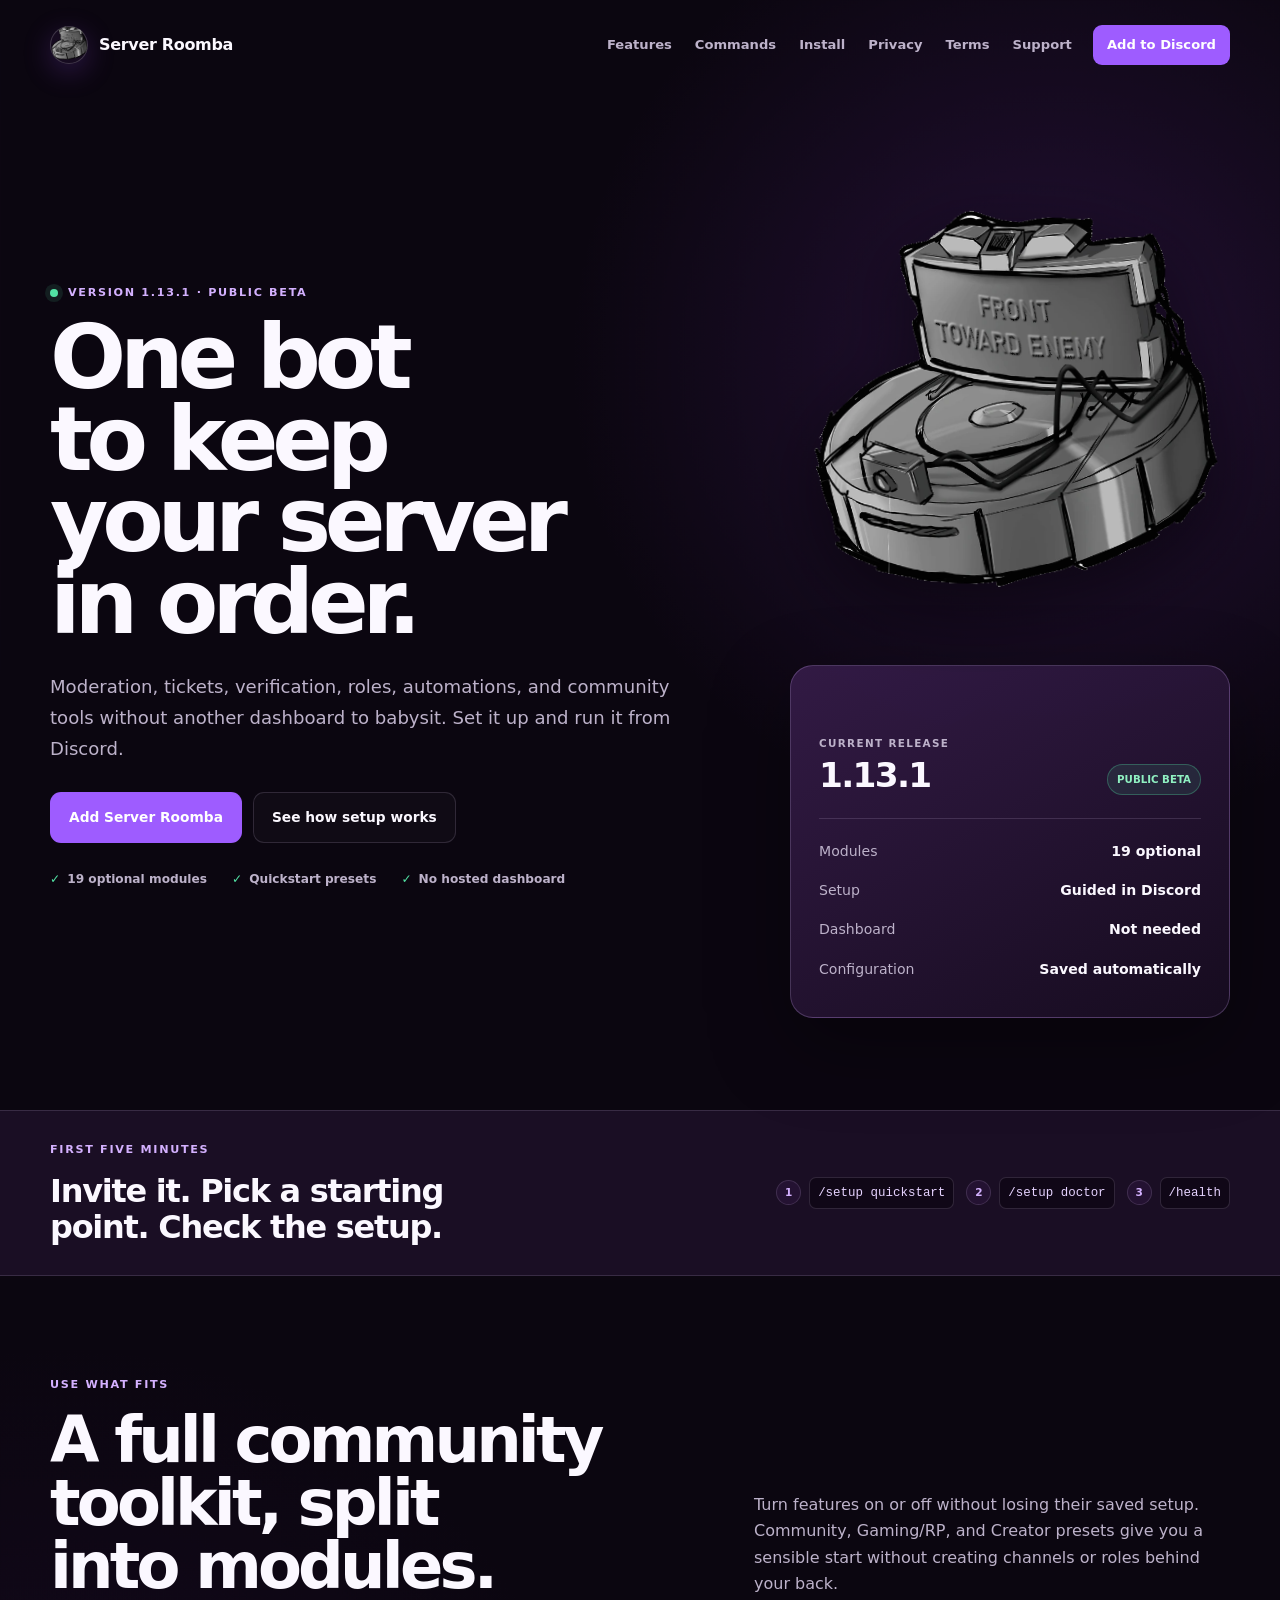
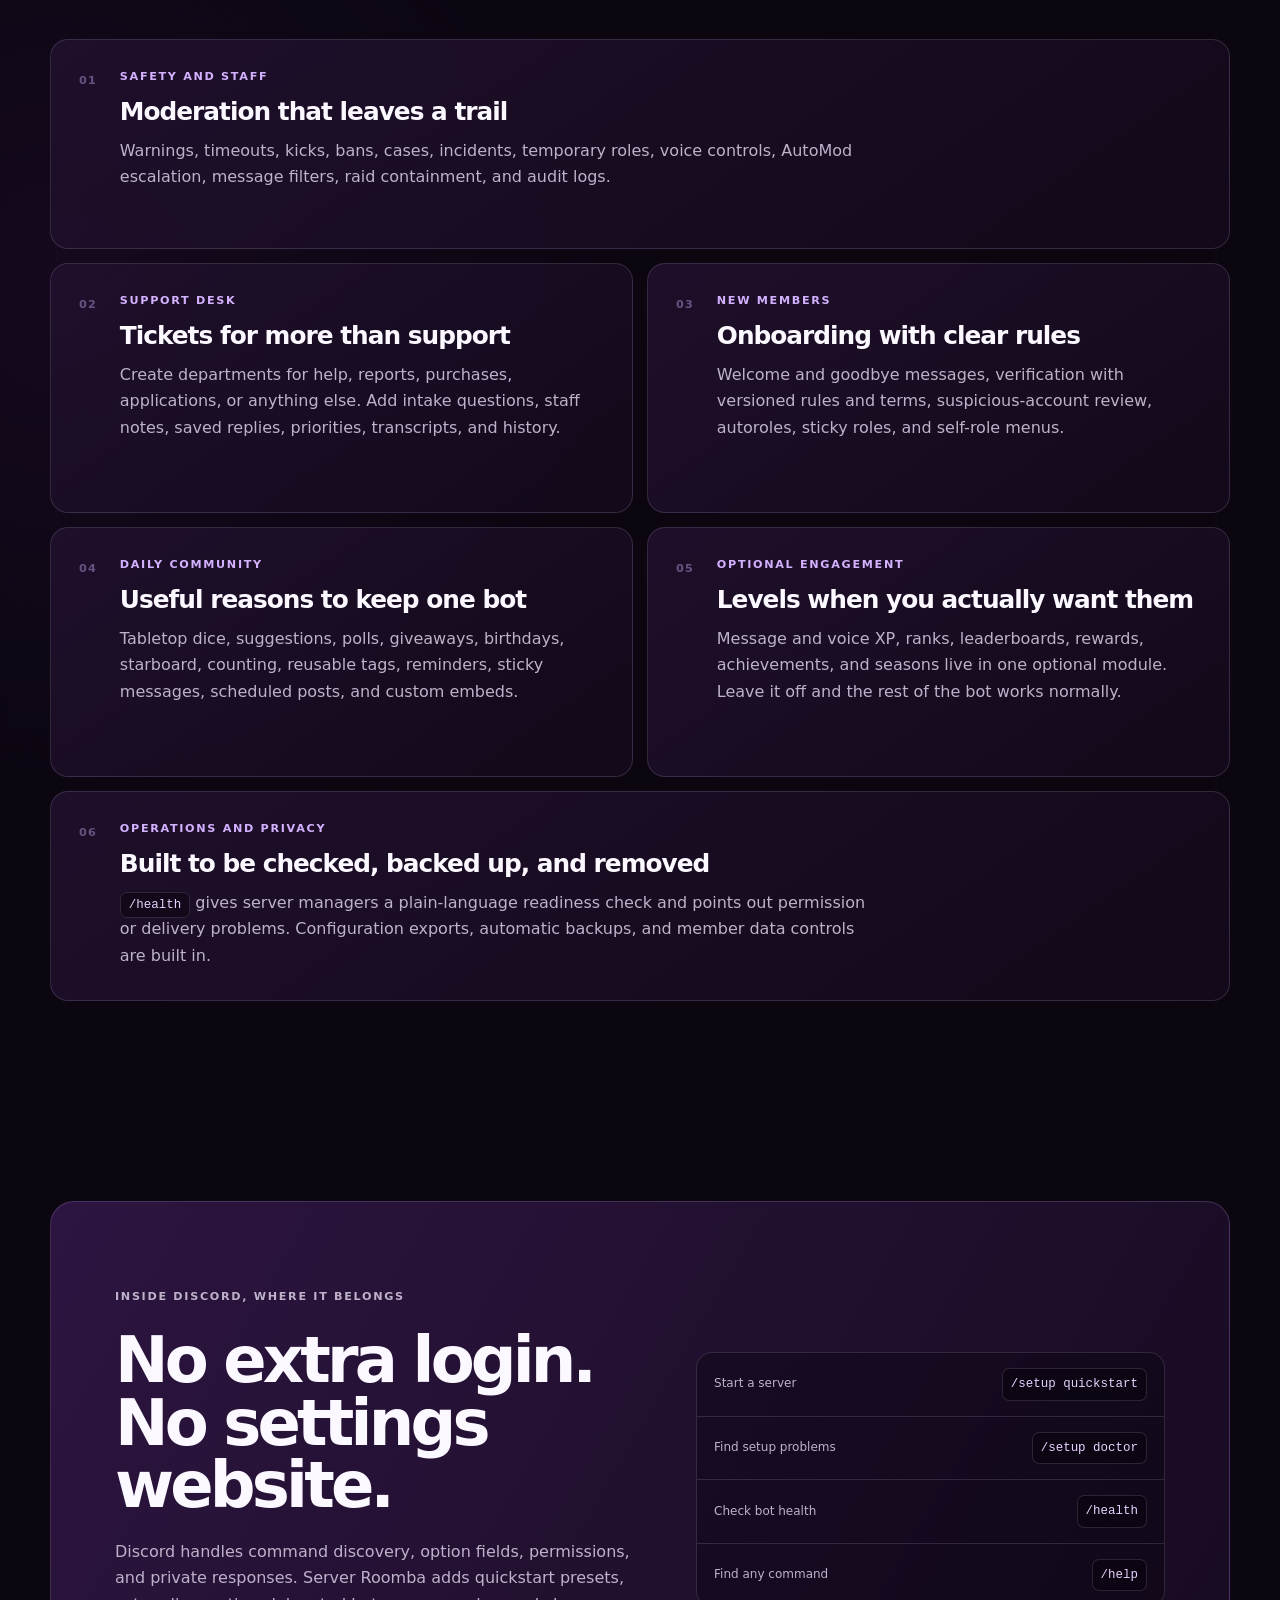
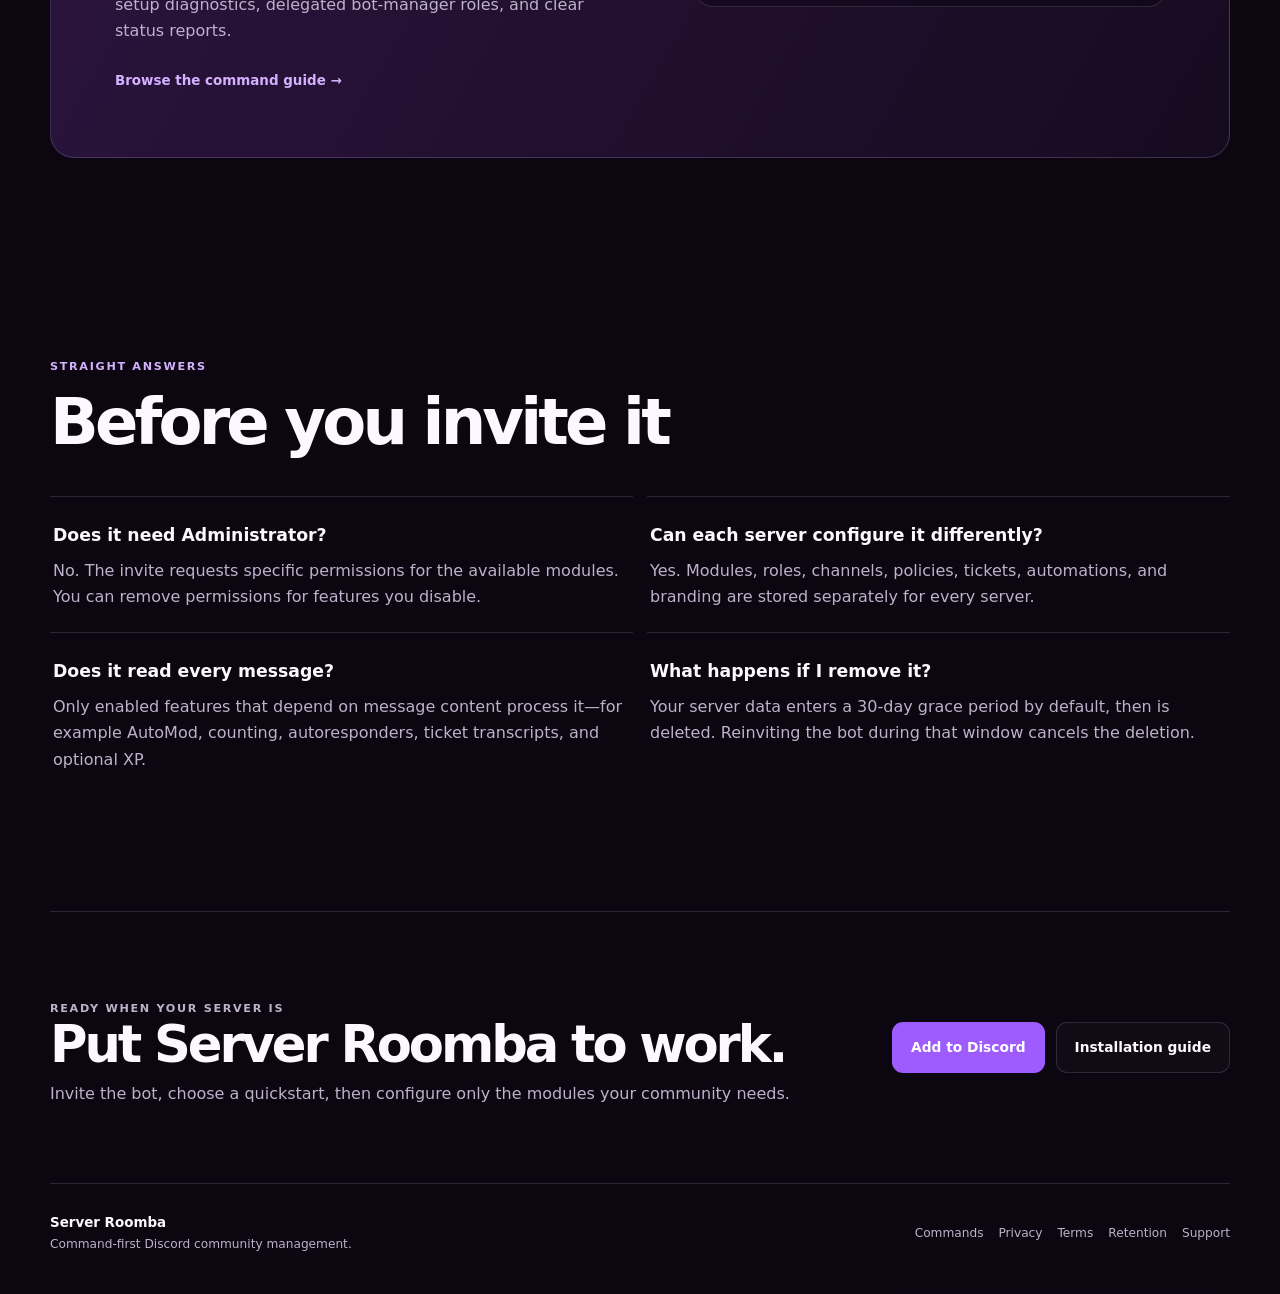
==== index.html @ 68291291 "Update index.html for Tabletop Dice 1.13.1" ====
<!doctype html>
<html lang="en">
<head>
  <meta charset="utf-8">
  <meta name="viewport" content="width=device-width,initial-scale=1">
  <meta name="description" content="Server Roomba is a modular Discord bot for moderation, tickets, onboarding, roles, automations, and community tools—all configured with slash commands.">
  <title>Server Roomba — Keep Your Discord in Order</title>
  <link rel="canonical" href="https://itspolarb.github.io/server-roomba-legal/">
  <link rel="stylesheet" href="style.css?v=1.13.1">
  <link rel="stylesheet" href="mascot.css?v=1.13.1">
  <link rel="icon" href="claymoreroomba.png" type="image/png">
</head>
<body>
  <header class="site-header wrap">
    <a class="brand" href="index.html"><span class="brand-mark">SR</span><span>Server Roomba</span></a>
    <nav class="nav" aria-label="Primary navigation">
      <a href="#features">Features</a>
      <a href="commands.html">Commands</a>
      <a href="install.html">Install</a>
      <a href="privacy.html">Privacy</a>
      <a href="terms.html">Terms</a>
      <a href="support.html">Support</a>
      <a class="nav-cta" href="https://discord.com/oauth2/authorize?client_id=927824186410430556&amp;permissions=1099914406998&amp;integration_type=0&amp;scope=bot%20applications.commands" target="_blank" rel="noopener noreferrer">Add to Discord</a>
    </nav>
  </header>

  <main>
    <section class="hero wrap">
      <div class="hero-copy">
        <p class="eyebrow"><span class="live-dot" aria-hidden="true"></span> Version 1.13.1 · Public beta</p>
        <h1>One bot to keep your server in order.</h1>
        <p class="hero-lead">Moderation, tickets, verification, roles, automations, and community tools without another dashboard to babysit. Set it up and run it from Discord.</p>
        <div class="actions">
          <a class="button primary" href="https://discord.com/oauth2/authorize?client_id=927824186410430556&amp;permissions=1099914406998&amp;integration_type=0&amp;scope=bot%20applications.commands" target="_blank" rel="noopener noreferrer">Add Server Roomba</a>
          <a class="button secondary" href="install.html">See how setup works</a>
        </div>
        <ul class="hero-points" aria-label="Key details">
          <li>19 optional modules</li>
          <li>Quickstart presets</li>
          <li>No hosted dashboard</li>
        </ul>
      </div>

      <div class="hero-visual">
        <img class="mascot" src="claymoreroomba.png" alt="Server Roomba mascot, a robotic vacuum carrying a directional Claymore mine">
        <aside class="status-card" aria-label="Current release">
          <div class="status-heading">
            <span>
              <small>Current release</small>
              <strong>1.13.1</strong>
            </span>
            <span class="release-pill">Public beta</span>
          </div>
          <dl>
            <div><dt>Modules</dt><dd>19 optional</dd></div>
            <div><dt>Setup</dt><dd>Guided in Discord</dd></div>
            <div><dt>Dashboard</dt><dd>Not needed</dd></div>
            <div><dt>Configuration</dt><dd>Saved automatically</dd></div>
          </dl>
        </aside>
      </div>
    </section>

    <section class="quickstart-strip">
      <div class="wrap quickstart-inner">
        <div>
          <p class="kicker">First five minutes</p>
          <h2>Invite it. Pick a starting point. Check the setup.</h2>
        </div>
        <ol>
          <li><span>1</span><code>/setup quickstart</code></li>
          <li><span>2</span><code>/setup doctor</code></li>
          <li><span>3</span><code>/health</code></li>
        </ol>
      </div>
    </section>

    <section id="features" class="section wrap" aria-labelledby="features-title">
      <div class="section-heading">
        <div>
          <p class="kicker">Use what fits</p>
          <h2 id="features-title">A full community toolkit, split into modules.</h2>
        </div>
        <p>Turn features on or off without losing their saved setup. Community, Gaming/RP, and Creator presets give you a sensible start without creating channels or roles behind your back.</p>
      </div>

      <div class="feature-grid">
        <article class="feature-card feature-card-wide">
          <span class="feature-number">01</span>
          <div>
            <p class="card-label">Safety and staff</p>
            <h3>Moderation that leaves a trail</h3>
            <p>Warnings, timeouts, kicks, bans, cases, incidents, temporary roles, voice controls, AutoMod escalation, message filters, raid containment, and audit logs.</p>
          </div>
        </article>
        <article class="feature-card">
          <span class="feature-number">02</span>
          <div>
            <p class="card-label">Support desk</p>
            <h3>Tickets for more than support</h3>
            <p>Create departments for help, reports, purchases, applications, or anything else. Add intake questions, staff notes, saved replies, priorities, transcripts, and history.</p>
          </div>
        </article>
        <article class="feature-card">
          <span class="feature-number">03</span>
          <div>
            <p class="card-label">New members</p>
            <h3>Onboarding with clear rules</h3>
            <p>Welcome and goodbye messages, verification with versioned rules and terms, suspicious-account review, autoroles, sticky roles, and self-role menus.</p>
          </div>
        </article>
        <article class="feature-card">
          <span class="feature-number">04</span>
          <div>
            <p class="card-label">Daily community</p>
            <h3>Useful reasons to keep one bot</h3>
            <p>Tabletop dice, suggestions, polls, giveaways, birthdays, starboard, counting, reusable tags, reminders, sticky messages, scheduled posts, and custom embeds.</p>
          </div>
        </article>
        <article class="feature-card">
          <span class="feature-number">05</span>
          <div>
            <p class="card-label">Optional engagement</p>
            <h3>Levels when you actually want them</h3>
            <p>Message and voice XP, ranks, leaderboards, rewards, achievements, and seasons live in one optional module. Leave it off and the rest of the bot works normally.</p>
          </div>
        </article>
        <article class="feature-card feature-card-wide">
          <span class="feature-number">06</span>
          <div>
            <p class="card-label">Operations and privacy</p>
            <h3>Built to be checked, backed up, and removed</h3>
            <p><code>/health</code> gives server managers a plain-language readiness check and points out permission or delivery problems. Configuration exports, automatic backups, and member data controls are built in.</p>
          </div>
        </article>
      </div>
    </section>

    <section class="section wrap">
      <div class="split-panel">
        <div>
          <p class="kicker">Inside Discord, where it belongs</p>
          <h2>No extra login. No settings website.</h2>
          <p>Discord handles command discovery, option fields, permissions, and private responses. Server Roomba adds quickstart presets, setup diagnostics, delegated bot-manager roles, and clear status reports.</p>
          <a class="text-link" href="commands.html">Browse the command guide →</a>
        </div>
        <div class="command-preview" aria-label="Example Server Roomba commands">
          <div><span>Start a server</span><code>/setup quickstart</code></div>
          <div><span>Find setup problems</span><code>/setup doctor</code></div>
          <div><span>Check bot health</span><code>/health</code></div>
          <div><span>Find any command</span><code>/help</code></div>
        </div>
      </div>
    </section>

    <section class="section wrap">
      <div class="section-heading compact">
        <div>
          <p class="kicker">Straight answers</p>
          <h2>Before you invite it</h2>
        </div>
      </div>
      <div class="faq-grid">
        <article><h3>Does it need Administrator?</h3><p>No. The invite requests specific permissions for the available modules. You can remove permissions for features you disable.</p></article>
        <article><h3>Can each server configure it differently?</h3><p>Yes. Modules, roles, channels, policies, tickets, automations, and branding are stored separately for every server.</p></article>
        <article><h3>Does it read every message?</h3><p>Only enabled features that depend on message content process it—for example AutoMod, counting, autoresponders, ticket transcripts, and optional XP.</p></article>
        <article><h3>What happens if I remove it?</h3><p>Your server data enters a 30-day grace period by default, then is deleted. Reinviting the bot during that window cancels the deletion.</p></article>
      </div>
    </section>

    <section class="cta wrap">
      <div>
        <p class="kicker">Ready when your server is</p>
        <h2>Put Server Roomba to work.</h2>
        <p>Invite the bot, choose a quickstart, then configure only the modules your community needs.</p>
      </div>
      <div class="actions">
        <a class="button primary" href="https://discord.com/oauth2/authorize?client_id=927824186410430556&amp;permissions=1099914406998&amp;integration_type=0&amp;scope=bot%20applications.commands" target="_blank" rel="noopener noreferrer">Add to Discord</a>
        <a class="button secondary" href="install.html">Installation guide</a>
      </div>
    </section>
  </main>

  <footer class="wrap">
    <div><span class="footer-brand">Server Roomba</span><span>Command-first Discord community management.</span></div>
    <nav aria-label="Footer navigation"><a href="commands.html">Commands</a><a href="privacy.html">Privacy</a><a href="terms.html">Terms</a><a href="retention.html">Retention</a><a href="support.html">Support</a></nav>
  </footer>
</body>
</html>
---- style.css ----
:root {
  --bg: #0b0610;
  --bg-soft: #12091a;
  --ink: #fbf8ff;
  --muted: #bdb2ca;
  --panel: #1b0f26;
  --panel-strong: #241232;
  --line: rgba(225, 205, 244, .15);
  --purple: #9e5cff;
  --purple-light: #d4b1ff;
  --green: #52e2a4;
  --red: #ff6f80;
  color-scheme: dark;
}

* { box-sizing: border-box; }
html { background: var(--bg); scroll-behavior: smooth; }
body {
  background:
    radial-gradient(circle at 82% 8%, rgba(121, 52, 181, .22), transparent 30rem),
    radial-gradient(circle at 5% 42%, rgba(81, 28, 118, .14), transparent 34rem),
    var(--bg);
  color: var(--ink);
  font-family: Inter, ui-sans-serif, system-ui, -apple-system, BlinkMacSystemFont, "Segoe UI", sans-serif;
  line-height: 1.65;
  margin: 0;
  min-height: 100vh;
}

a { color: inherit; }
.wrap { margin: 0 auto; max-width: 1180px; width: calc(100% - 44px); }

.site-header {
  align-items: center;
  display: flex;
  justify-content: space-between;
  min-height: 90px;
}
.brand {
  align-items: center;
  display: inline-flex;
  font-weight: 900;
  gap: 11px;
  letter-spacing: -.02em;
  text-decoration: none;
}
.brand-mark {
  background: #160b20 url("claymoreroomba.png") center 42% / 105% auto no-repeat;
  border: 1px solid rgba(255,255,255,.18);
  border-radius: 50%;
  box-shadow: 0 8px 28px rgba(133,67,212,.28);
  display: inline-block;
  font-size: 0;
  height: 38px;
  overflow: hidden;
  width: 38px;
}
.nav { align-items: center; display: flex; gap: 3px; }
.nav a {
  border-radius: 9px;
  color: var(--muted);
  font-size: .82rem;
  font-weight: 750;
  padding: 9px 10px;
  text-decoration: none;
}
.nav a:hover, .nav a[aria-current="page"] { background: rgba(255,255,255,.055); color: var(--ink); }
.nav .nav-cta { background: var(--purple); color: white; margin-left: 8px; padding-inline: 14px; }
.nav .nav-cta:hover { background: #aa70ff; color: white; }

.hero {
  align-items: center;
  display: grid;
  gap: 54px;
  grid-template-columns: minmax(0, 1.15fr) minmax(360px, .85fr);
  min-height: 680px;
  padding: 65px 0 92px;
}
.eyebrow, .kicker, .card-label {
  color: var(--purple-light);
  font-size: .7rem;
  font-weight: 900;
  letter-spacing: .15em;
  margin: 0 0 15px;
  text-transform: uppercase;
}
.eyebrow { align-items: center; display: flex; gap: 10px; }
.live-dot {
  background: var(--green);
  border-radius: 50%;
  box-shadow: 0 0 0 5px rgba(82,226,164,.11);
  height: 8px;
  width: 8px;
}
h1, h2, h3 { text-wrap: balance; }
h1 {
  font-size: clamp(3.7rem, 7vw, 6.8rem);
  letter-spacing: -.07em;
  line-height: .91;
  margin: 0;
  max-width: 800px;
}
.hero-lead {
  color: var(--muted);
  font-size: 1.13rem;
  line-height: 1.72;
  margin: 28px 0;
  max-width: 665px;
}
.actions { display: flex; flex-wrap: wrap; gap: 11px; }
.button {
  border: 1px solid transparent;
  border-radius: 11px;
  display: inline-block;
  font-size: .86rem;
  font-weight: 850;
  padding: 13px 18px;
  text-decoration: none;
  transition: border-color .18s ease, transform .18s ease;
}
.button:hover { transform: translateY(-2px); }
.primary { background: var(--purple); color: #fff; }
.secondary { background: rgba(255,255,255,.025); border-color: var(--line); }
.secondary:hover { border-color: rgba(212,177,255,.48); }
.hero-points {
  color: var(--muted);
  display: flex;
  flex-wrap: wrap;
  font-size: .76rem;
  font-weight: 700;
  gap: 12px 25px;
  list-style: none;
  margin: 26px 0 0;
  padding: 0;
}
.hero-points li::before { color: var(--green); content: "✓"; font-weight: 900; margin-right: 7px; }

.status-card {
  background: linear-gradient(150deg, rgba(52,27,71,.96), rgba(23,12,32,.97));
  border: 1px solid rgba(212,177,255,.24);
  border-radius: 23px;
  box-shadow: 0 28px 80px rgba(0,0,0,.34);
  padding: 28px;
}
.status-heading { align-items: flex-end; display: flex; justify-content: space-between; }
.status-heading small { color: var(--muted); display: block; font-size: .65rem; font-weight: 850; letter-spacing: .13em; text-transform: uppercase; }
.status-heading strong { display: block; font-size: 2.15rem; letter-spacing: -.05em; line-height: 1.1; margin-top: 5px; }
.release-pill {
  background: rgba(82,226,164,.1);
  border: 1px solid rgba(82,226,164,.3);
  border-radius: 999px;
  color: #8ff0c1;
  font-size: .64rem;
  font-weight: 900;
  padding: 6px 9px;
  text-transform: uppercase;
}
.status-card dl { border-top: 1px solid var(--line); margin: 23px 0 0; padding-top: 13px; }
.status-card dl div { align-items: baseline; display: flex; gap: 20px; justify-content: space-between; padding: 8px 0; }
.status-card dt { color: var(--muted); font-size: .88rem; }
.status-card dd { font-size: .88rem; font-weight: 800; margin: 0; text-align: right; }

.quickstart-strip { background: rgba(31,16,43,.75); border-block: 1px solid var(--line); }
.quickstart-inner { align-items: center; display: grid; gap: 45px; grid-template-columns: 1fr auto; padding-block: 30px; }
.quickstart-inner h2 { font-size: clamp(1.35rem, 3vw, 2rem); letter-spacing: -.04em; line-height: 1.1; margin: 0; }
.quickstart-inner ol { display: flex; gap: 12px; list-style: none; margin: 0; padding: 0; }
.quickstart-inner li { align-items: center; display: flex; gap: 8px; }
.quickstart-inner li span { align-items: center; background: var(--panel-strong); border: 1px solid var(--line); border-radius: 50%; color: var(--purple-light); display: flex; font-size: .66rem; font-weight: 900; height: 25px; justify-content: center; width: 25px; }

.section { padding-block: 100px; }
.section-heading {
  align-items: end;
  display: grid;
  gap: 60px;
  grid-template-columns: 1.15fr .85fr;
  margin-bottom: 42px;
}
.section-heading.compact { grid-template-columns: 1fr; }
.section-heading h2, .split-panel h2, .cta h2 {
  font-size: clamp(2.35rem, 5vw, 4.5rem);
  letter-spacing: -.06em;
  line-height: .98;
  margin: 0;
}
.section-heading > p, .split-panel > div > p, .cta p { color: var(--muted); margin: 0; }
.feature-grid { display: grid; gap: 14px; grid-template-columns: repeat(2, minmax(0,1fr)); }
.feature-card {
  background: linear-gradient(145deg, rgba(32,17,45,.9), rgba(20,10,28,.88));
  border: 1px solid var(--line);
  border-radius: 18px;
  display: grid;
  gap: 23px;
  grid-template-columns: auto 1fr;
  min-height: 250px;
  padding: 28px;
}
.feature-card-wide { grid-column: span 2; min-height: 210px; }
.feature-number { color: rgba(212,177,255,.42); font-size: .7rem; font-weight: 900; letter-spacing: .1em; padding-top: 4px; }
.feature-card h3 { font-size: 1.55rem; letter-spacing: -.04em; line-height: 1.05; margin: 0 0 13px; }
.feature-card p:not(.card-label) { color: var(--muted); margin: 0; max-width: 760px; }
.card-label { margin-bottom: 12px; }

.split-panel {
  align-items: center;
  background: linear-gradient(120deg, rgba(48,23,70,.9), rgba(24,12,34,.9));
  border: 1px solid rgba(212,177,255,.2);
  border-radius: 24px;
  display: grid;
  gap: 60px;
  grid-template-columns: 1fr .9fr;
  padding: clamp(30px, 6vw, 64px);
}
.split-panel > div > p { margin: 22px 0; }
.text-link { color: var(--purple-light); font-size: .84rem; font-weight: 850; text-decoration: none; }
.command-preview { background: rgba(8,4,12,.36); border: 1px solid var(--line); border-radius: 16px; overflow: hidden; }
.command-preview div { align-items: center; border-bottom: 1px solid var(--line); display: flex; justify-content: space-between; padding: 15px 17px; }
.command-preview div:last-child { border-bottom: 0; }
.command-preview span { color: var(--muted); font-size: .75rem; }
code { background: rgba(5,2,8,.43); border: 1px solid var(--line); border-radius: 7px; color: #e6d3ff; font-family: ui-monospace, SFMono-Regular, Consolas, monospace; font-size: .78rem; padding: 5px 8px; }
.faq-grid { display: grid; gap: 14px; grid-template-columns: repeat(2,minmax(0,1fr)); }
.faq-grid article { border-top: 1px solid var(--line); padding: 24px 3px 8px; }
.faq-grid h3 { font-size: 1.08rem; margin: 0 0 8px; }
.faq-grid p { color: var(--muted); margin: 0; }
.cta {
  align-items: center;
  border-top: 1px solid var(--line);
  display: flex;
  justify-content: space-between;
  margin-top: 30px;
  padding-block: 76px;
}
.cta h2 { font-size: clamp(2.2rem,4vw,3.7rem); }
.cta p { margin-top: 12px; }

.article-shell { display: grid; gap: 40px; grid-template-columns: 210px minmax(0,790px); justify-content: center; padding: 75px 0 105px; }
.article-nav { align-self: start; position: sticky; top: 28px; }
.article-nav p { color: var(--purple-light); font-size: .68rem; font-weight: 900; letter-spacing: .14em; text-transform: uppercase; }
.article-nav a { color: var(--muted); display: block; font-size: .84rem; font-weight: 700; padding: 7px 0; text-decoration: none; }
.article-nav a:hover { color: var(--ink); }
.article {
  background: rgba(27,15,38,.82);
  border: 1px solid var(--line);
  border-radius: 24px;
  padding: clamp(28px,6vw,64px);
}
.article h1 { font-size: clamp(2.8rem,6vw,5rem); line-height: .96; }
.article-lead, .effective { color: var(--muted); font-size: 1.02rem; margin: 20px 0 40px; }
.effective { font-size: .82rem; }
.article h2 { border-top: 1px solid var(--line); font-size: 1.45rem; letter-spacing: -.03em; margin: 42px 0 14px; padding-top: 34px; }
.article h2:first-of-type { border-top: 0; }
.article h3 { color: var(--ink); font-size: 1rem; margin: 0 0 8px; }
.article p, .article li { color: #cec4d8; }
.article strong { color: var(--ink); }
.article a { color: var(--purple-light); }
.article .button { color: white; }
.article table { border-collapse: collapse; margin: 25px 0; width: 100%; }
.article th, .article td { border-bottom: 1px solid var(--line); padding: 13px 10px; text-align: left; vertical-align: top; }
.article th { color: var(--ink); font-size: .72rem; letter-spacing: .08em; text-transform: uppercase; }
.article td { color: #cec4d8; }
.notice { background: rgba(158,92,255,.1); border: 1px solid rgba(212,177,255,.25); border-radius: 13px; color: #d9cfe3; margin: 25px 0; padding: 17px; }
.command-list { display: grid; gap: 10px; }
.command-list > div { background: rgba(8,4,12,.24); border: 1px solid var(--line); border-radius: 12px; padding: 16px; }
.command-list p { margin: 11px 0 0; }
.command-groups, .preset-grid { display: grid; gap: 11px; grid-template-columns: repeat(2,minmax(0,1fr)); }
.command-groups section, .preset-grid section { background: rgba(8,4,12,.24); border: 1px solid var(--line); border-radius: 12px; padding: 17px; }
.command-groups section p:last-child, .preset-grid section p { margin-bottom: 0; }

footer {
  align-items: center;
  border-top: 1px solid var(--line);
  color: var(--muted);
  display: flex;
  font-size: .76rem;
  justify-content: space-between;
  padding: 28px 0 40px;
}
footer > div { display: flex; flex-direction: column; }
.footer-brand { color: var(--ink); font-size: .84rem; font-weight: 850; }
footer nav { display: flex; gap: 15px; }
footer a { text-decoration: none; }
footer a:hover { color: var(--ink); }

@media (max-width: 920px) {
  .nav a:not(.nav-cta) { display: none; }
  .hero { gap: 30px; grid-template-columns: 1fr; min-height: auto; padding-top: 55px; }
  .hero-copy { max-width: 760px; }
  .quickstart-inner, .section-heading, .split-panel { grid-template-columns: 1fr; }
  .quickstart-inner ol { flex-wrap: wrap; }
  .section-heading { gap: 20px; }
  .article-shell { display: block; padding-top: 45px; }
  .article-nav { display: none; }
}
@media (max-width: 650px) {
  .wrap { width: calc(100% - 28px); }
  h1 { font-size: clamp(3.25rem,16vw,5rem); }
  .feature-grid, .faq-grid, .command-groups, .preset-grid { grid-template-columns: 1fr; }
  .feature-card-wide { grid-column: span 1; }
  .quickstart-inner ol { align-items: flex-start; flex-direction: column; }
  .cta { align-items: flex-start; flex-direction: column; gap: 25px; }
  .command-preview div { align-items: flex-start; flex-direction: column; gap: 8px; }
  .article { border-radius: 17px; }
  .article table { display: block; overflow-x: auto; }
  footer { align-items: flex-start; flex-direction: column; gap: 18px; }
  footer nav { flex-wrap: wrap; }
}
@media (prefers-reduced-motion: reduce) {
  html { scroll-behavior: auto; }
  .button { transition: none; }
}
---- mascot.css ----
.hero-visual {
  align-items: center;
  display: flex;
  flex-direction: column;
  justify-self: end;
  max-width: 440px;
  position: relative;
  width: 100%;
}

.mascot {
  filter: drop-shadow(0 24px 35px rgba(0, 0, 0, .48));
  margin: 0 auto -50px;
  max-width: 420px;
  position: relative;
  transform: rotate(1.5deg);
  width: min(100%, 420px);
  z-index: 2;
}

.hero-visual .status-card {
  padding-top: 69px;
  width: 100%;
}

#features {
  scroll-margin-top: 24px;
}

@media (max-width: 840px) {
  .mascot {
    max-width: 360px;
  }

  .hero-visual {
    justify-self: center;
    margin-top: 15px;
  }
}

@media (max-width: 520px) {
  .mascot {
    margin-bottom: -38px;
    max-width: 270px;
  }

  .hero-visual .status-card {
    padding-top: 58px;
  }
}
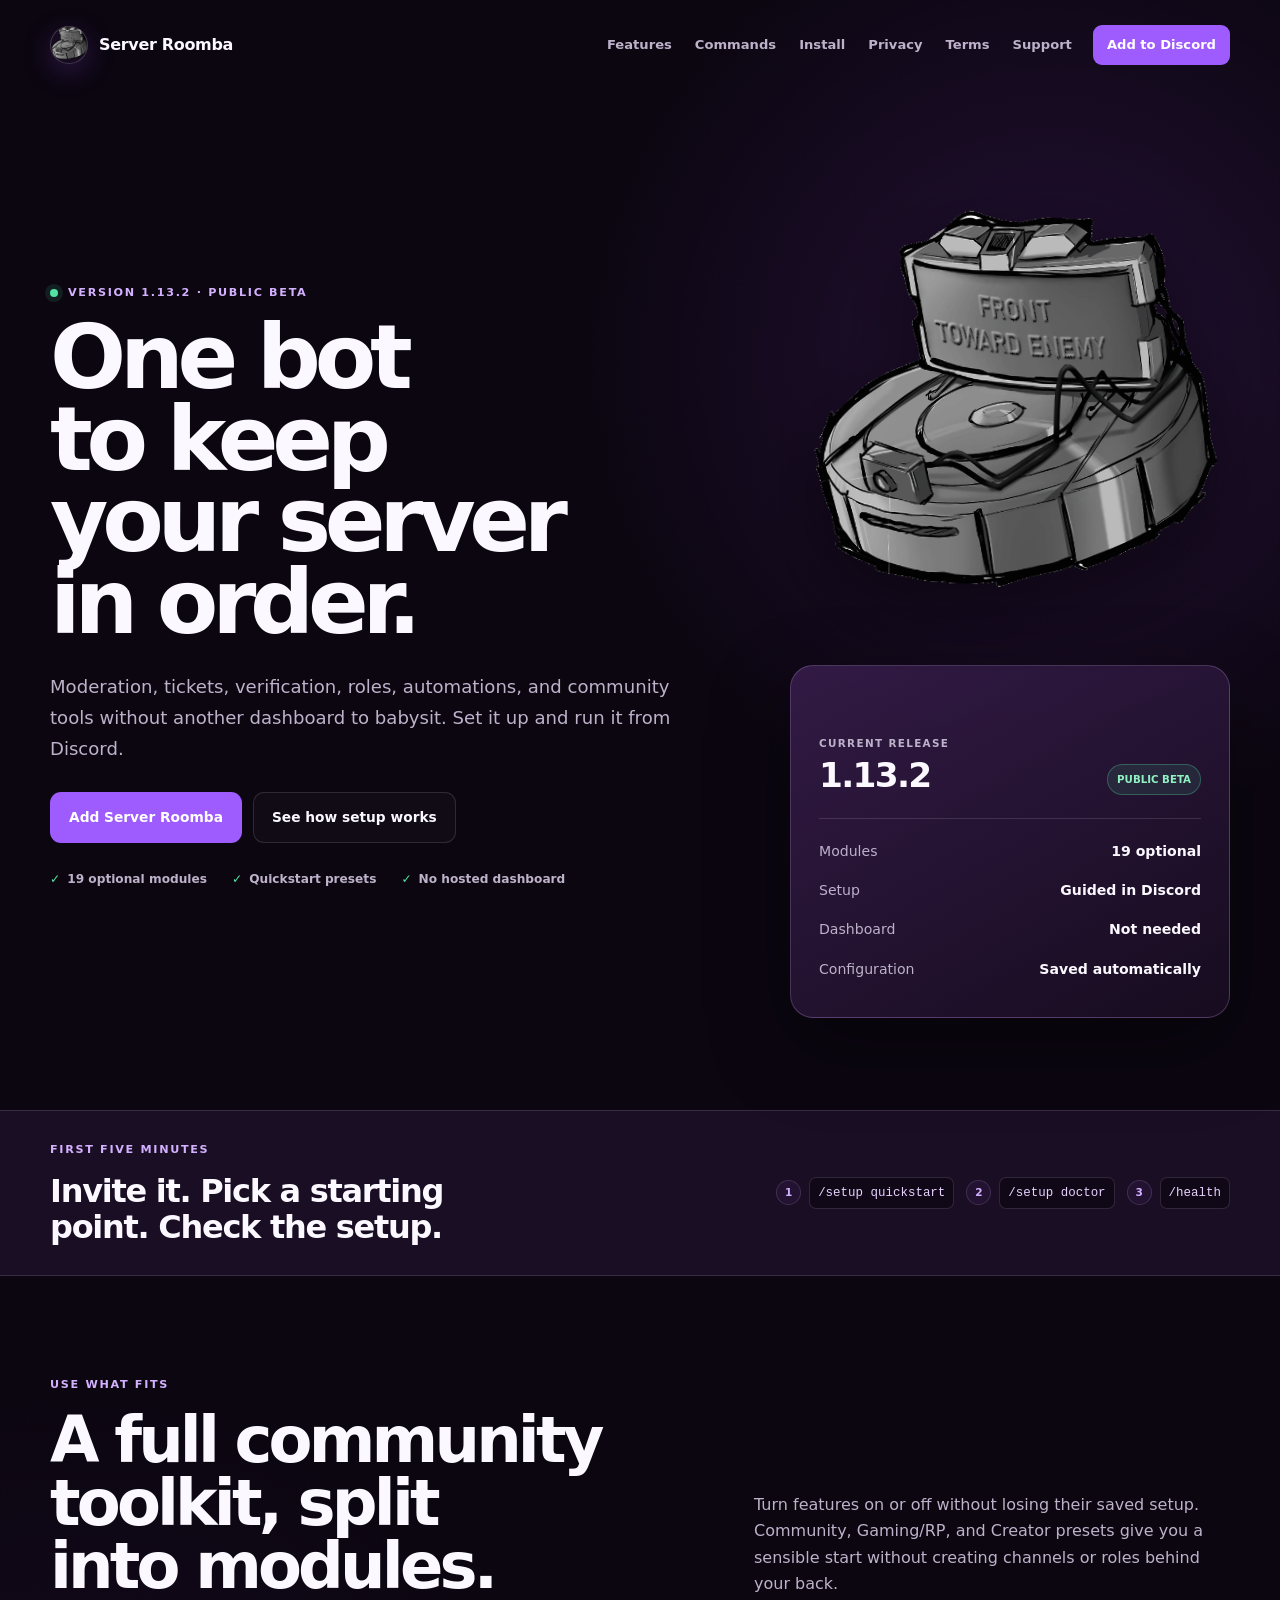
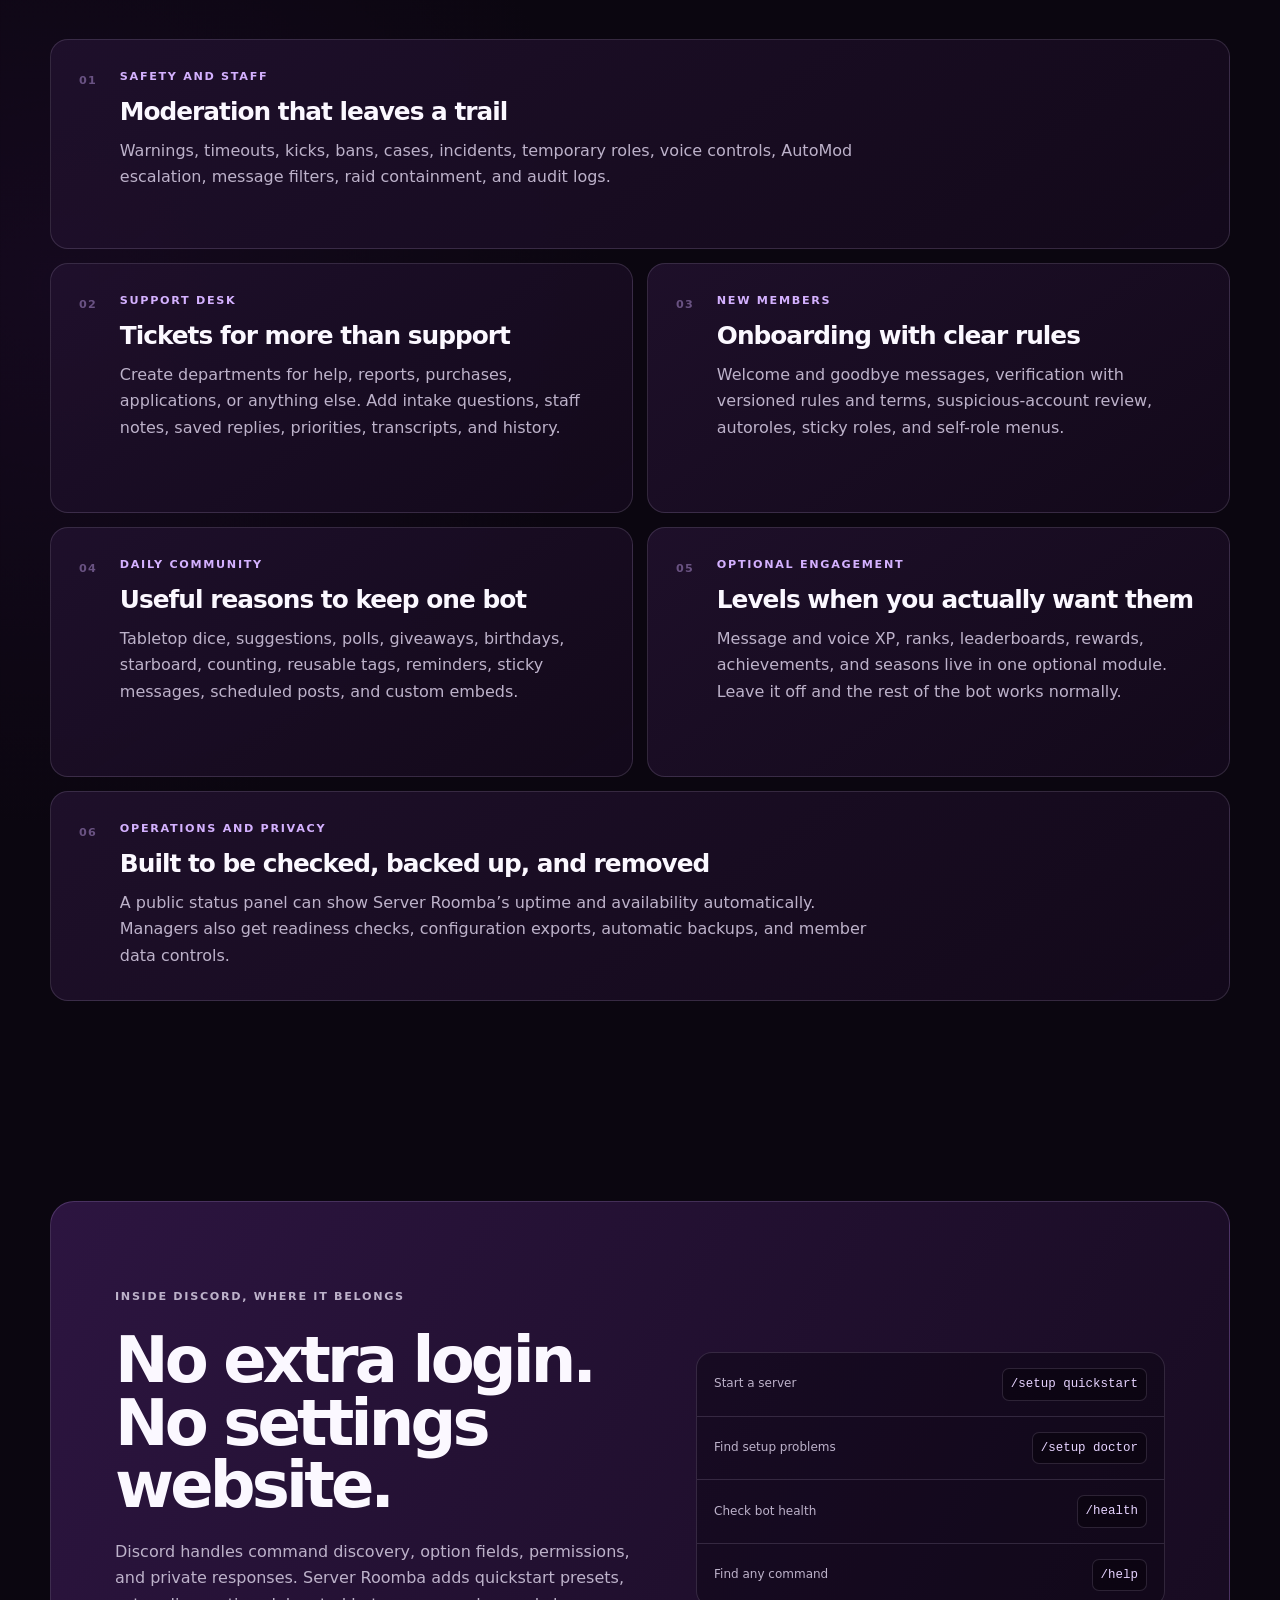
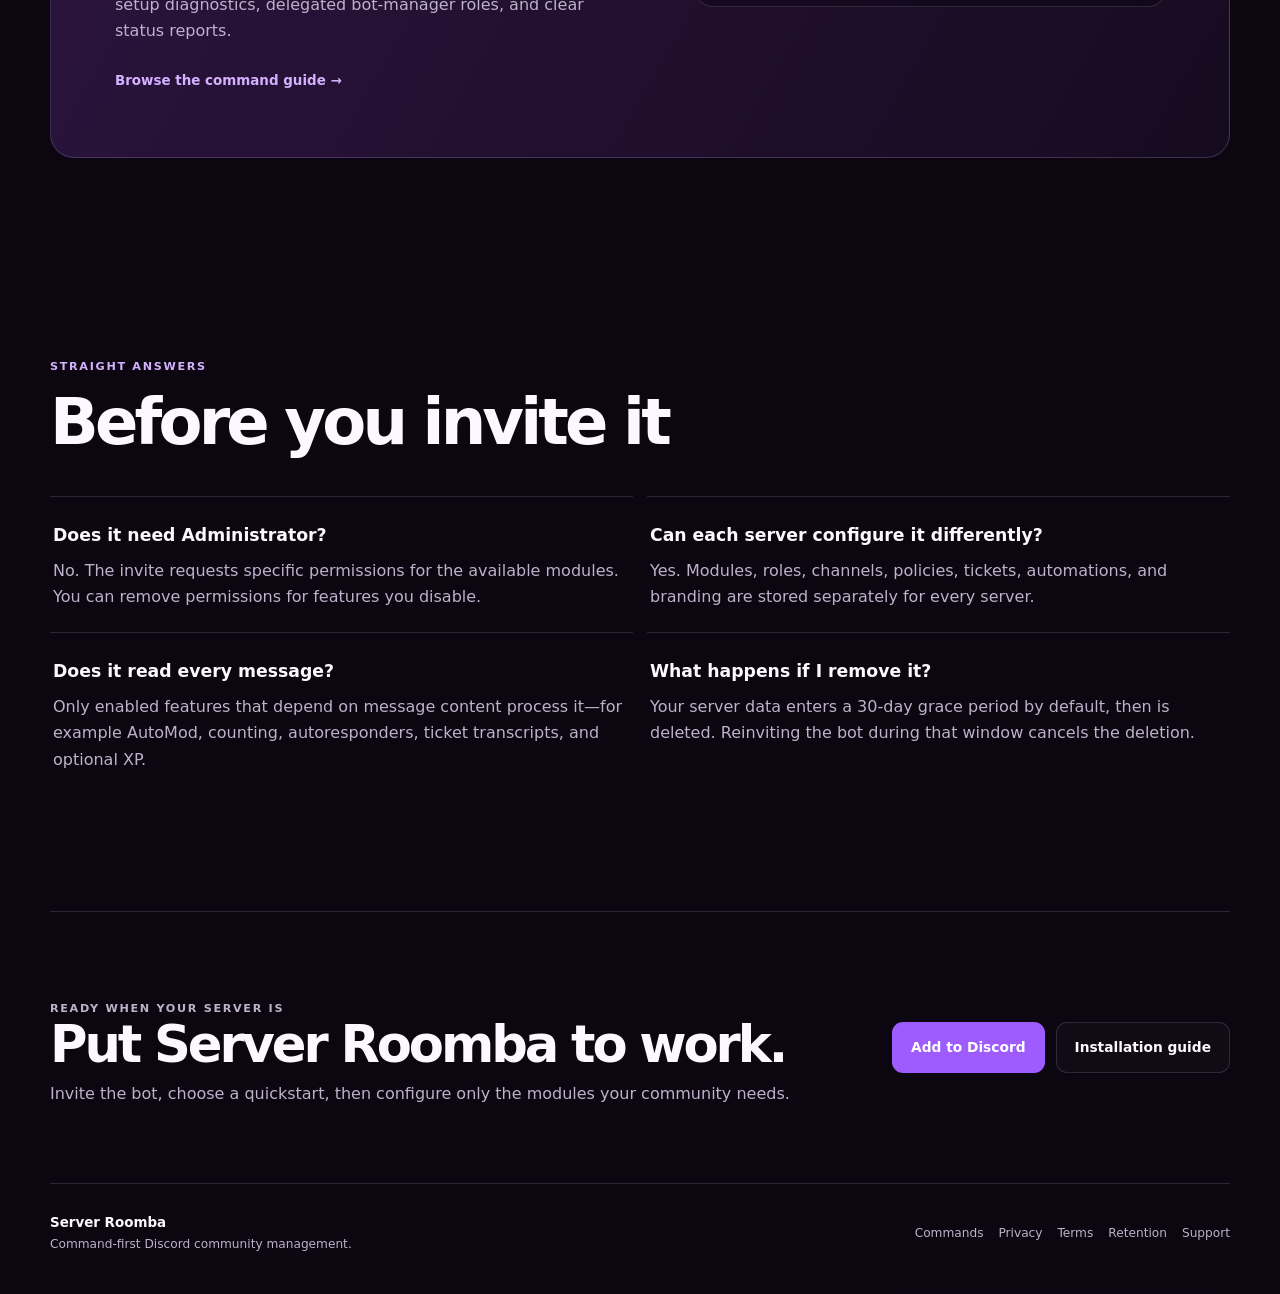
==== commit cbe496f9: "Update index.html for public status panels 1.13.2" ====
--- a/index.html
+++ b/index.html
@@ -6,8 +6,8 @@
   <meta name="description" content="Server Roomba is a modular Discord bot for moderation, tickets, onboarding, roles, automations, and community tools—all configured with slash commands.">
   <title>Server Roomba — Keep Your Discord in Order</title>
   <link rel="canonical" href="https://itspolarb.github.io/server-roomba-legal/">
-  <link rel="stylesheet" href="style.css?v=1.13.1">
-  <link rel="stylesheet" href="mascot.css?v=1.13.1">
+  <link rel="stylesheet" href="style.css?v=1.13.2">
+  <link rel="stylesheet" href="mascot.css?v=1.13.2">
   <link rel="icon" href="claymoreroomba.png" type="image/png">
 </head>
 <body>
@@ -27,7 +27,7 @@
   <main>
     <section class="hero wrap">
       <div class="hero-copy">
-        <p class="eyebrow"><span class="live-dot" aria-hidden="true"></span> Version 1.13.1 · Public beta</p>
+        <p class="eyebrow"><span class="live-dot" aria-hidden="true"></span> Version 1.13.2 · Public beta</p>
         <h1>One bot to keep your server in order.</h1>
         <p class="hero-lead">Moderation, tickets, verification, roles, automations, and community tools without another dashboard to babysit. Set it up and run it from Discord.</p>
         <div class="actions">
@@ -47,7 +47,7 @@
           <div class="status-heading">
             <span>
               <small>Current release</small>
-              <strong>1.13.1</strong>
+              <strong>1.13.2</strong>
             </span>
             <span class="release-pill">Public beta</span>
           </div>
@@ -130,7 +130,7 @@
           <div>
             <p class="card-label">Operations and privacy</p>
             <h3>Built to be checked, backed up, and removed</h3>
-            <p><code>/health</code> gives server managers a plain-language readiness check and points out permission or delivery problems. Configuration exports, automatic backups, and member data controls are built in.</p>
+            <p>A public status panel can show Server Roomba’s uptime and availability automatically. Managers also get readiness checks, configuration exports, automatic backups, and member data controls.</p>
           </div>
         </article>
       </div>
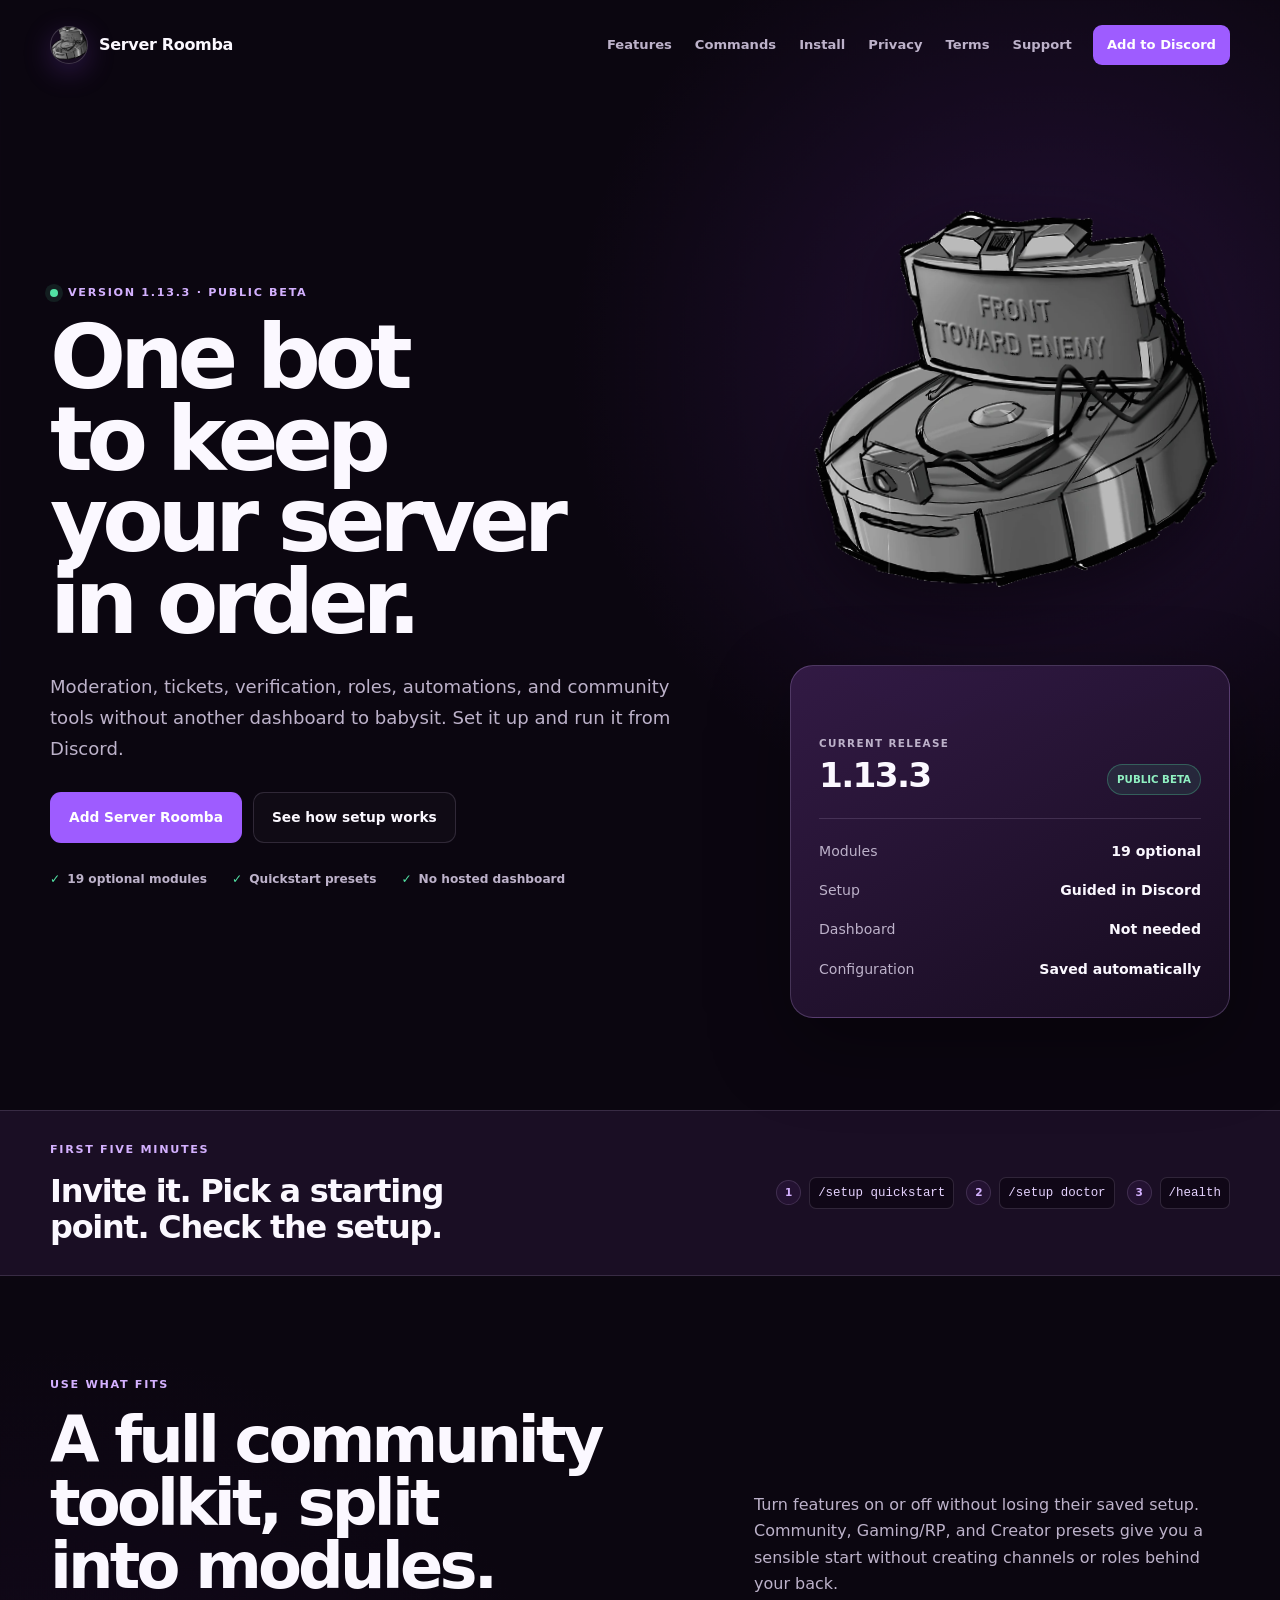
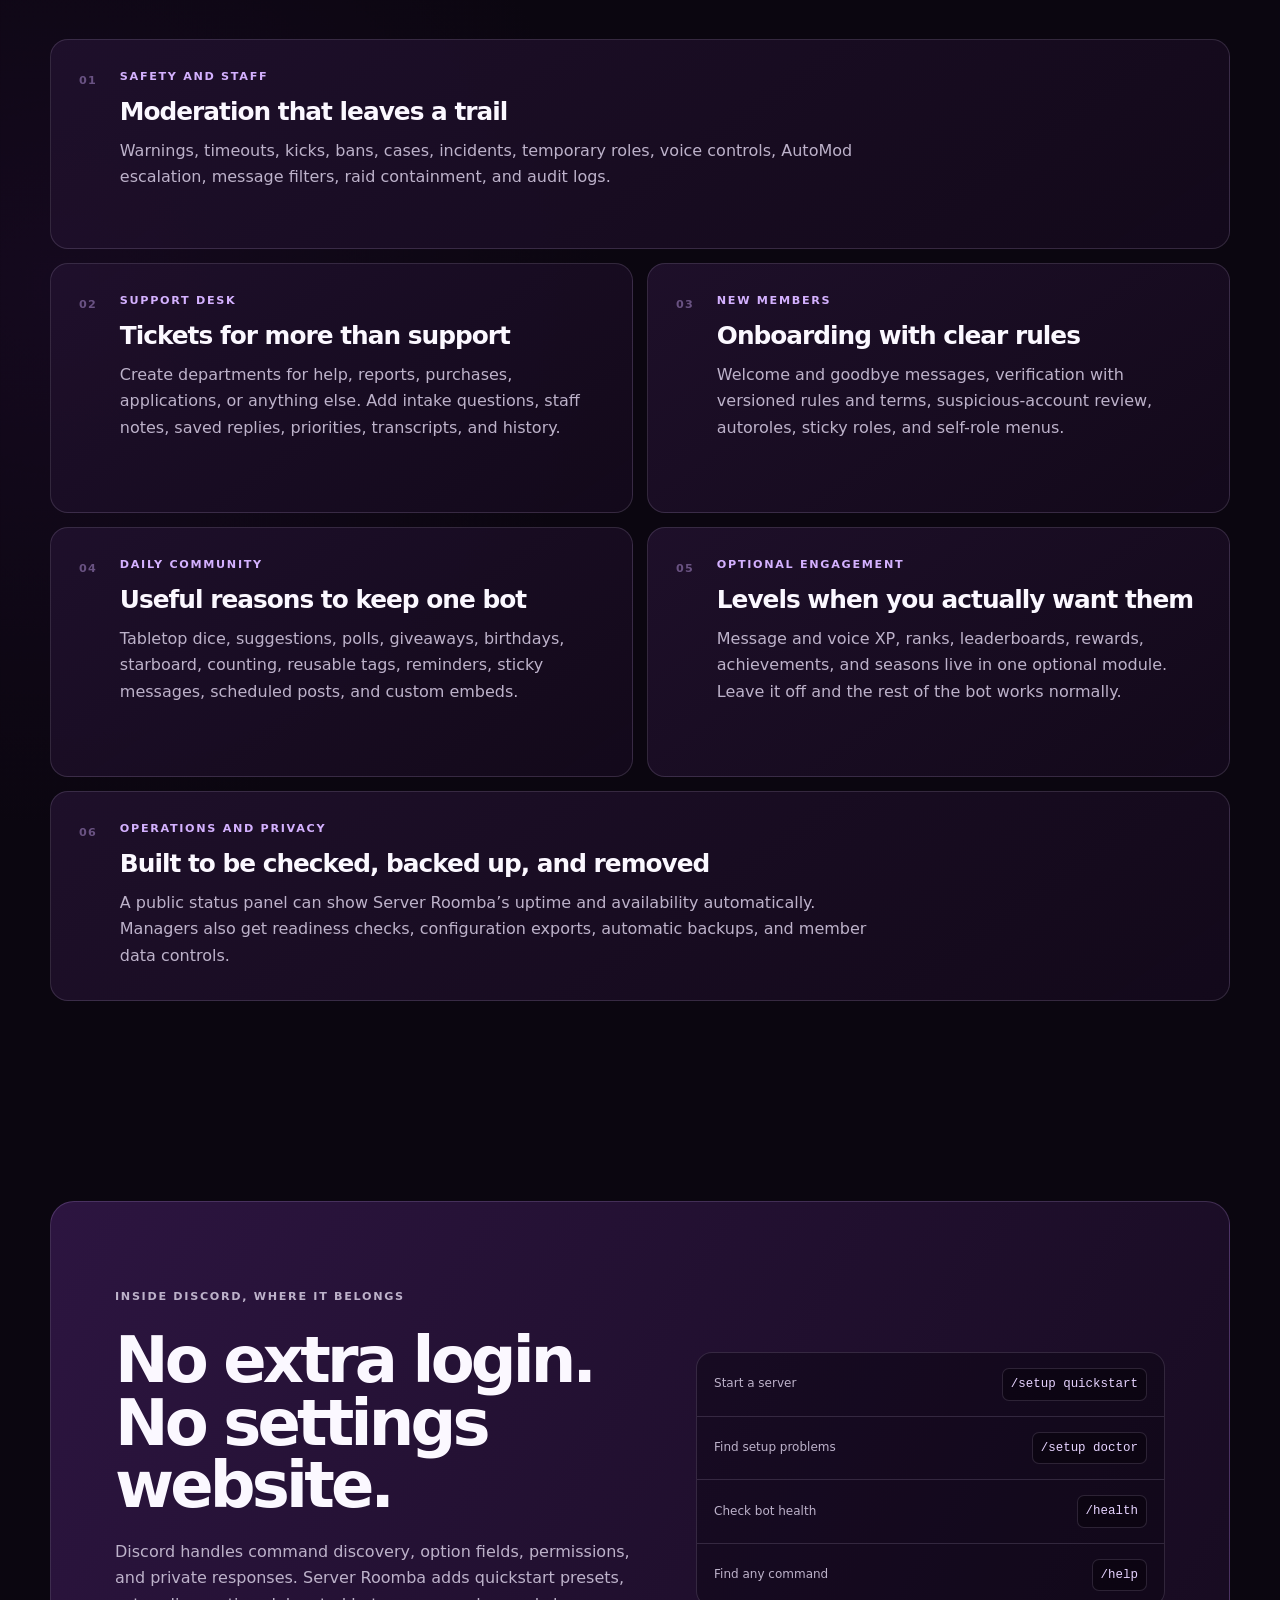
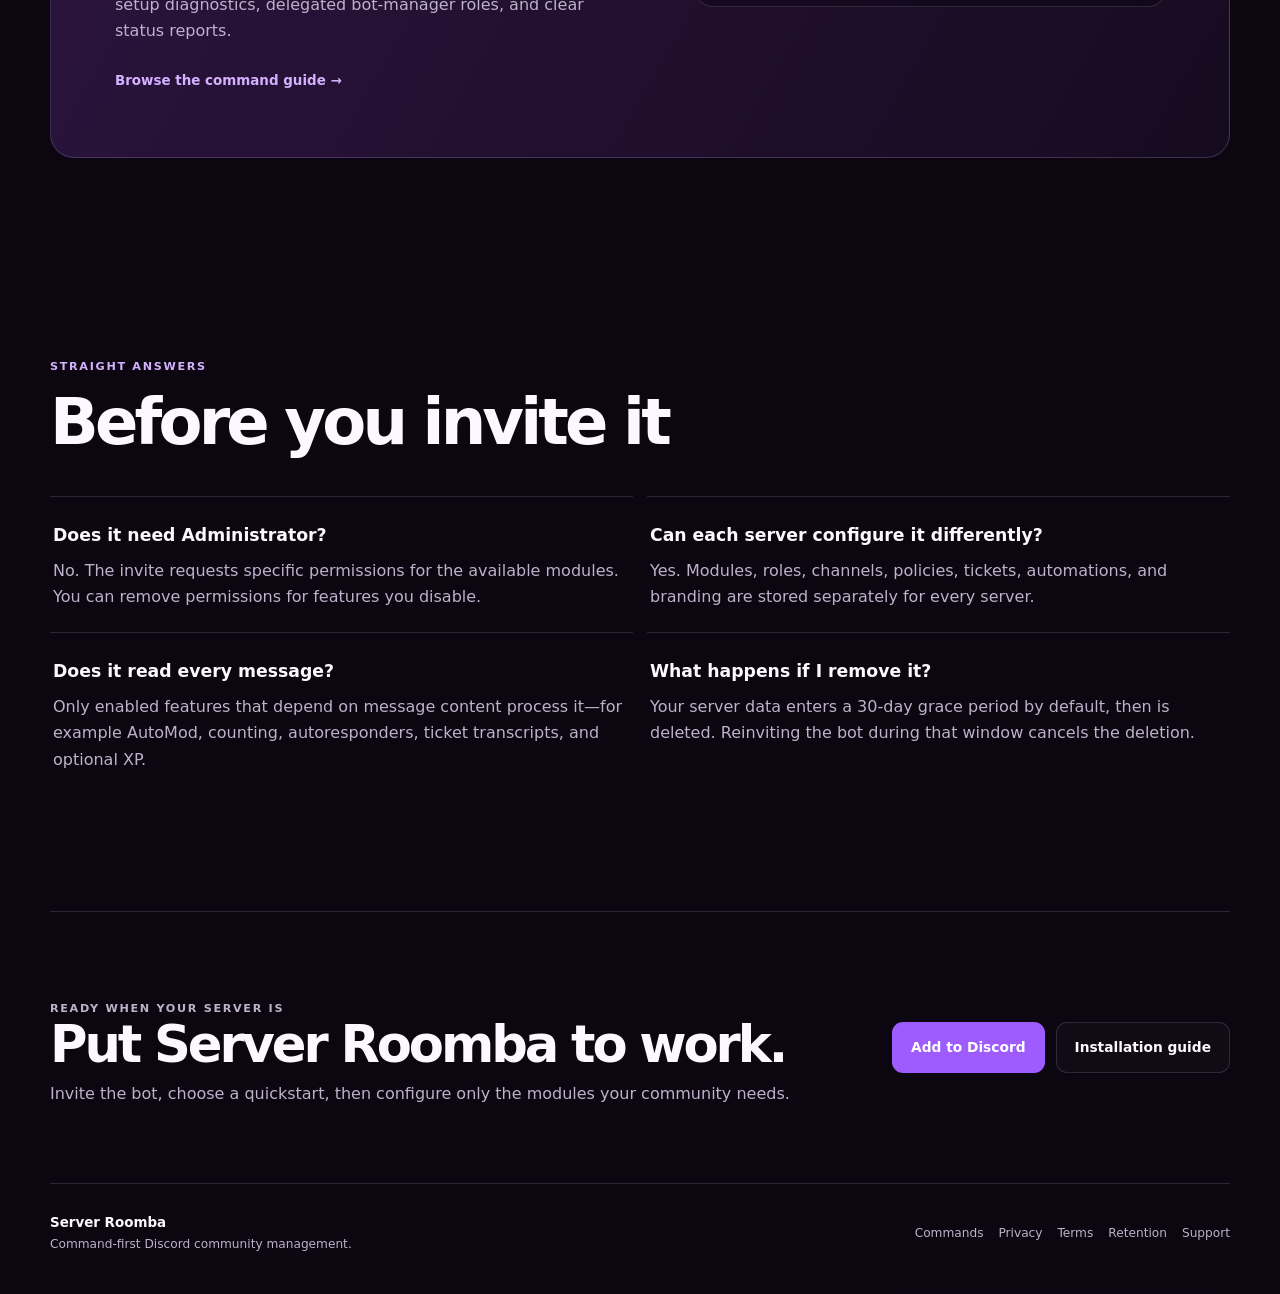
==== commit ba93de02: "Update index.html for Server Roomba 1.13.3" ====
--- a/index.html
+++ b/index.html
@@ -6,8 +6,8 @@
   <meta name="description" content="Server Roomba is a modular Discord bot for moderation, tickets, onboarding, roles, automations, and community tools—all configured with slash commands.">
   <title>Server Roomba — Keep Your Discord in Order</title>
   <link rel="canonical" href="https://itspolarb.github.io/server-roomba-legal/">
-  <link rel="stylesheet" href="style.css?v=1.13.2">
-  <link rel="stylesheet" href="mascot.css?v=1.13.2">
+  <link rel="stylesheet" href="style.css?v=1.13.3">
+  <link rel="stylesheet" href="mascot.css?v=1.13.3">
   <link rel="icon" href="claymoreroomba.png" type="image/png">
 </head>
 <body>
@@ -27,7 +27,7 @@
   <main>
     <section class="hero wrap">
       <div class="hero-copy">
-        <p class="eyebrow"><span class="live-dot" aria-hidden="true"></span> Version 1.13.2 · Public beta</p>
+        <p class="eyebrow"><span class="live-dot" aria-hidden="true"></span> Version 1.13.3 · Public beta</p>
         <h1>One bot to keep your server in order.</h1>
         <p class="hero-lead">Moderation, tickets, verification, roles, automations, and community tools without another dashboard to babysit. Set it up and run it from Discord.</p>
         <div class="actions">
@@ -47,7 +47,7 @@
           <div class="status-heading">
             <span>
               <small>Current release</small>
-              <strong>1.13.2</strong>
+              <strong>1.13.3</strong>
             </span>
             <span class="release-pill">Public beta</span>
           </div>
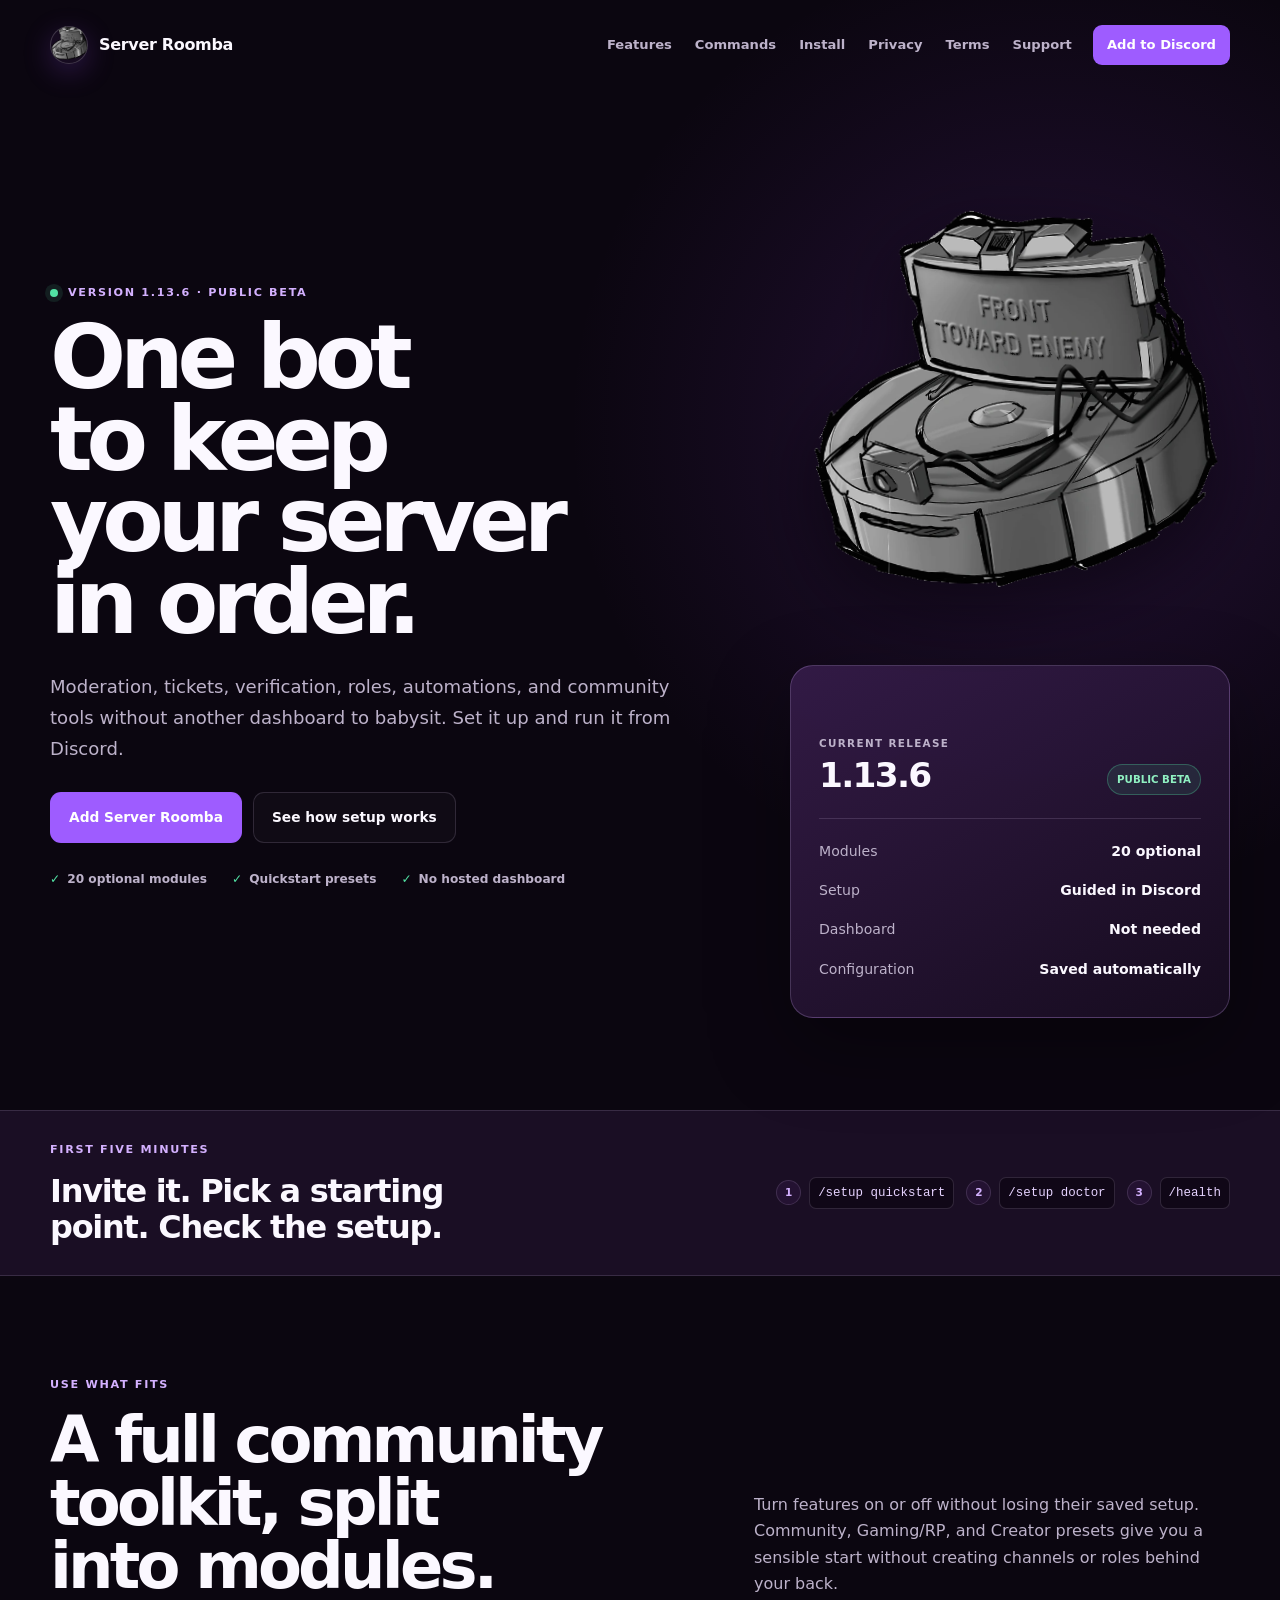
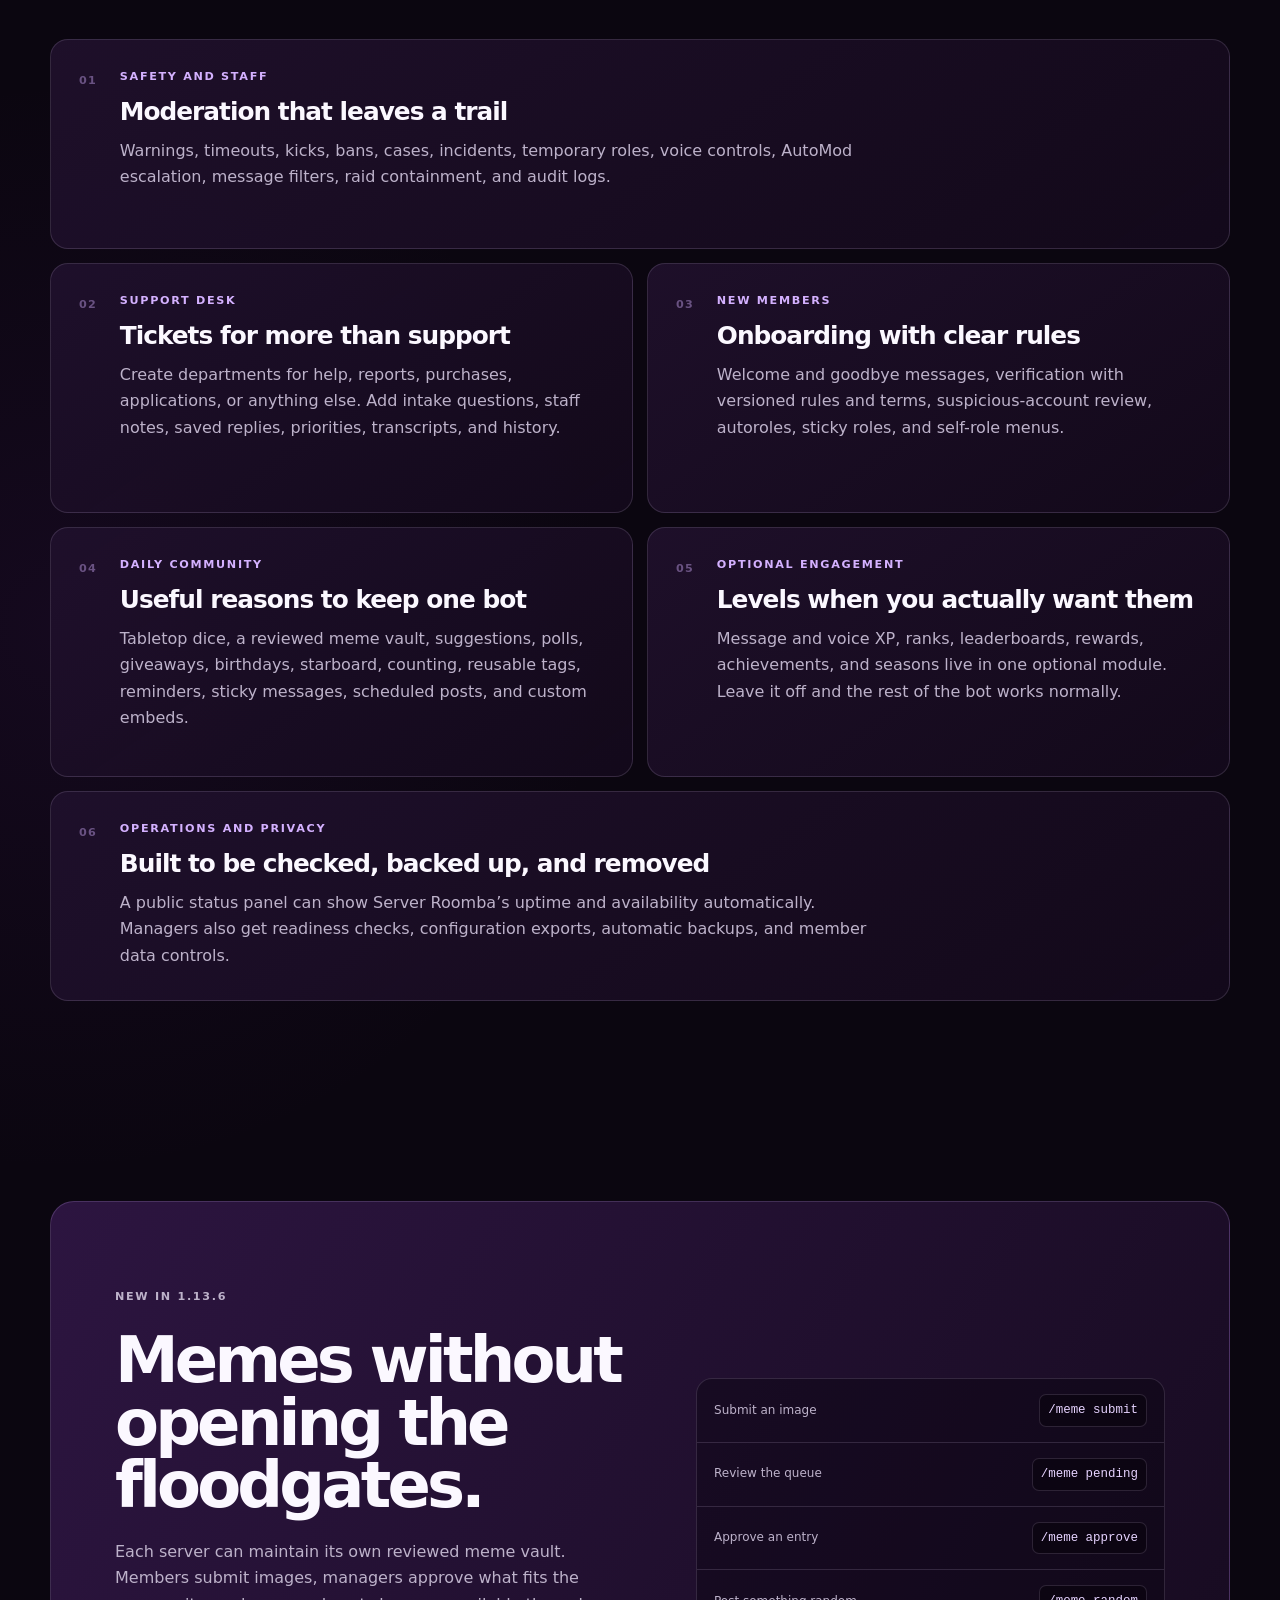
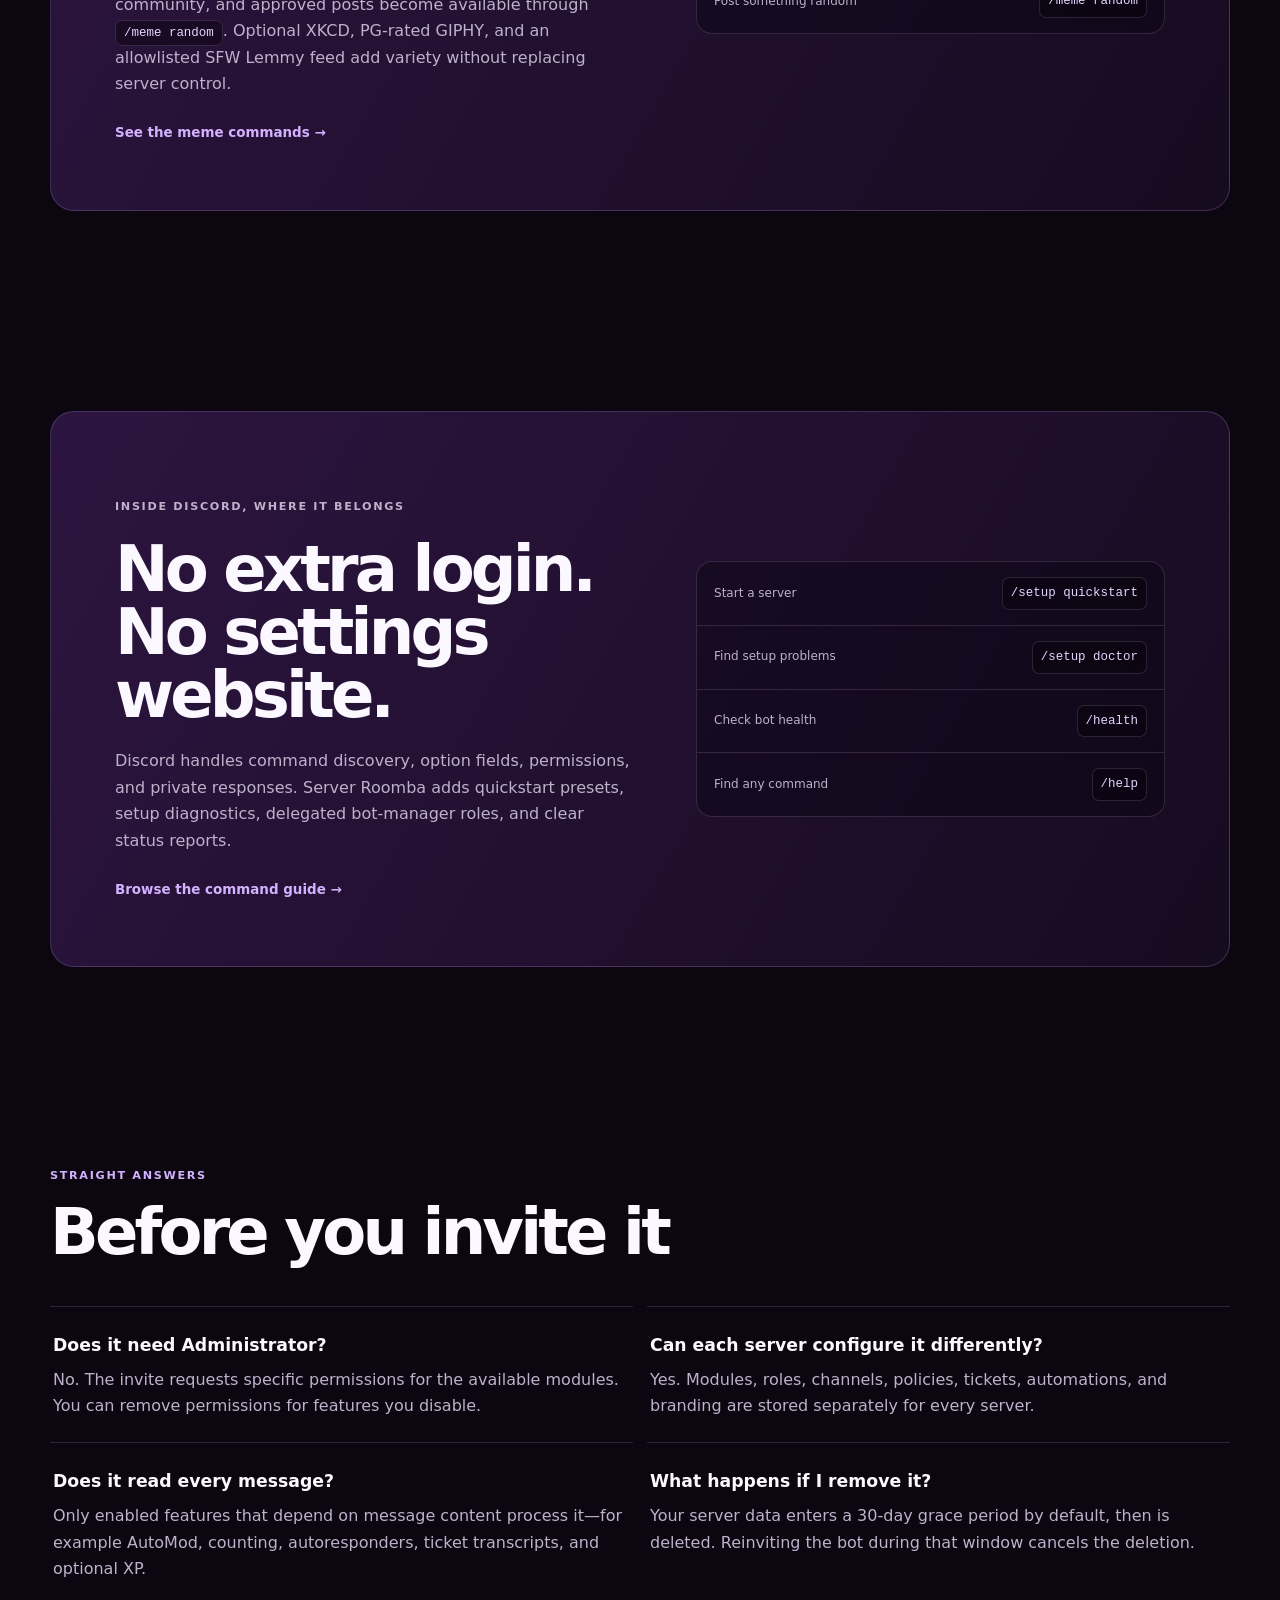
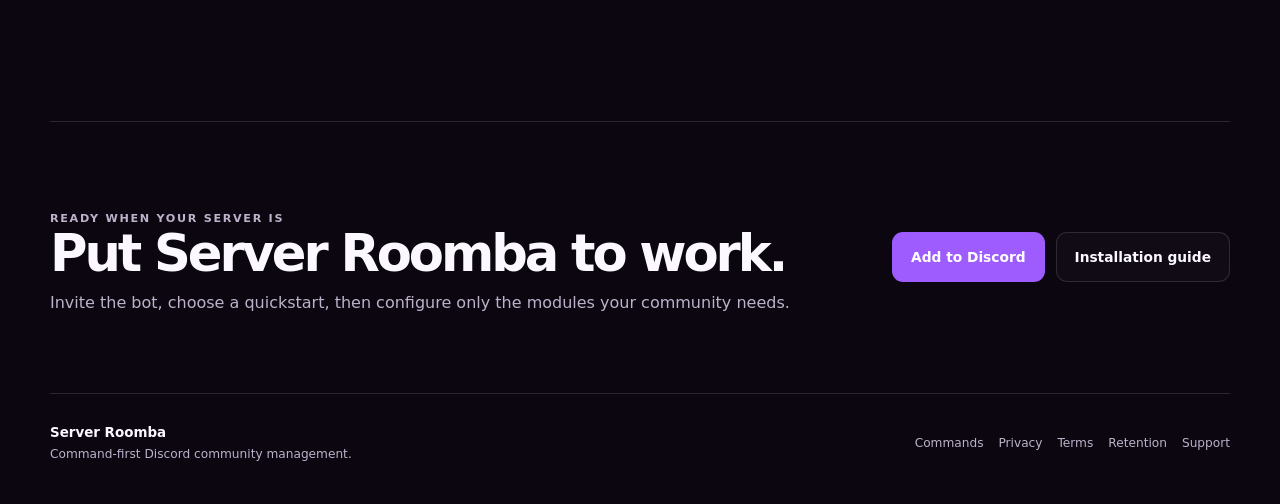
==== commit 01d24bf2: "Update index.html for Server Roomba 1.13.6" ====
--- a/index.html
+++ b/index.html
@@ -6,8 +6,8 @@
   <meta name="description" content="Server Roomba is a modular Discord bot for moderation, tickets, onboarding, roles, automations, and community tools—all configured with slash commands.">
   <title>Server Roomba — Keep Your Discord in Order</title>
   <link rel="canonical" href="https://itspolarb.github.io/server-roomba-legal/">
-  <link rel="stylesheet" href="style.css?v=1.13.3">
-  <link rel="stylesheet" href="mascot.css?v=1.13.3">
+  <link rel="stylesheet" href="style.css?v=1.13.6">
+  <link rel="stylesheet" href="mascot.css?v=1.13.6">
   <link rel="icon" href="claymoreroomba.png" type="image/png">
 </head>
 <body>
@@ -27,7 +27,7 @@
   <main>
     <section class="hero wrap">
       <div class="hero-copy">
-        <p class="eyebrow"><span class="live-dot" aria-hidden="true"></span> Version 1.13.3 · Public beta</p>
+        <p class="eyebrow"><span class="live-dot" aria-hidden="true"></span> Version 1.13.6 · Public beta</p>
         <h1>One bot to keep your server in order.</h1>
         <p class="hero-lead">Moderation, tickets, verification, roles, automations, and community tools without another dashboard to babysit. Set it up and run it from Discord.</p>
         <div class="actions">
@@ -35,7 +35,7 @@
           <a class="button secondary" href="install.html">See how setup works</a>
         </div>
         <ul class="hero-points" aria-label="Key details">
-          <li>19 optional modules</li>
+          <li>20 optional modules</li>
           <li>Quickstart presets</li>
           <li>No hosted dashboard</li>
         </ul>
@@ -47,12 +47,12 @@
           <div class="status-heading">
             <span>
               <small>Current release</small>
-              <strong>1.13.3</strong>
+              <strong>1.13.6</strong>
             </span>
             <span class="release-pill">Public beta</span>
           </div>
           <dl>
-            <div><dt>Modules</dt><dd>19 optional</dd></div>
+            <div><dt>Modules</dt><dd>20 optional</dd></div>
             <div><dt>Setup</dt><dd>Guided in Discord</dd></div>
             <div><dt>Dashboard</dt><dd>Not needed</dd></div>
             <div><dt>Configuration</dt><dd>Saved automatically</dd></div>
@@ -114,7 +114,7 @@
           <div>
             <p class="card-label">Daily community</p>
             <h3>Useful reasons to keep one bot</h3>
-            <p>Tabletop dice, suggestions, polls, giveaways, birthdays, starboard, counting, reusable tags, reminders, sticky messages, scheduled posts, and custom embeds.</p>
+            <p>Tabletop dice, a reviewed meme vault, suggestions, polls, giveaways, birthdays, starboard, counting, reusable tags, reminders, sticky messages, scheduled posts, and custom embeds.</p>
           </div>
         </article>
         <article class="feature-card">
@@ -133,6 +133,23 @@
             <p>A public status panel can show Server Roomba’s uptime and availability automatically. Managers also get readiness checks, configuration exports, automatic backups, and member data controls.</p>
           </div>
         </article>
+      </div>
+    </section>
+
+    <section class="section wrap">
+      <div class="split-panel">
+        <div>
+          <p class="kicker">New in 1.13.6</p>
+          <h2>Memes without opening the floodgates.</h2>
+          <p>Each server can maintain its own reviewed meme vault. Members submit images, managers approve what fits the community, and approved posts become available through <code>/meme random</code>. Optional XKCD, PG-rated GIPHY, and an allowlisted SFW Lemmy feed add variety without replacing server control.</p>
+          <a class="text-link" href="commands.html#memes">See the meme commands →</a>
+        </div>
+        <div class="command-preview" aria-label="Example Meme vault workflow">
+          <div><span>Submit an image</span><code>/meme submit</code></div>
+          <div><span>Review the queue</span><code>/meme pending</code></div>
+          <div><span>Approve an entry</span><code>/meme approve</code></div>
+          <div><span>Post something random</span><code>/meme random</code></div>
+        </div>
       </div>
     </section>
 
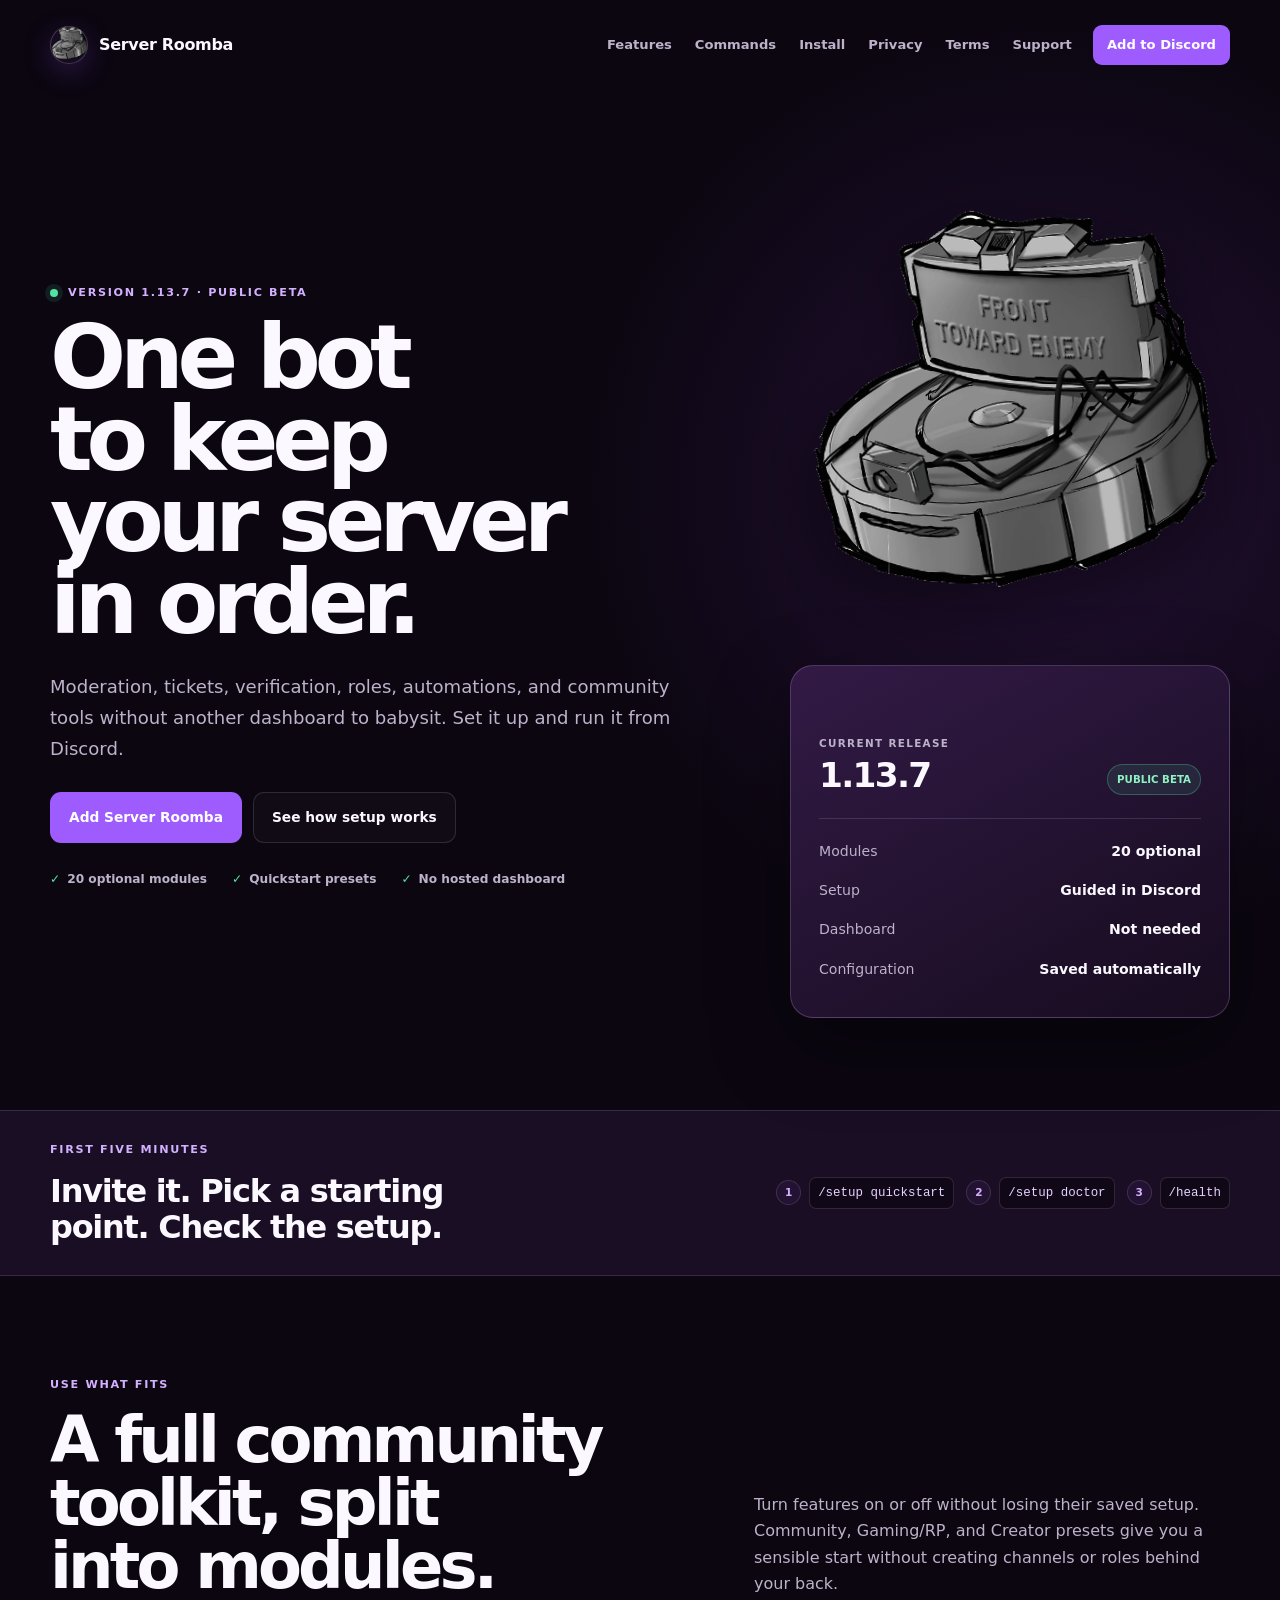
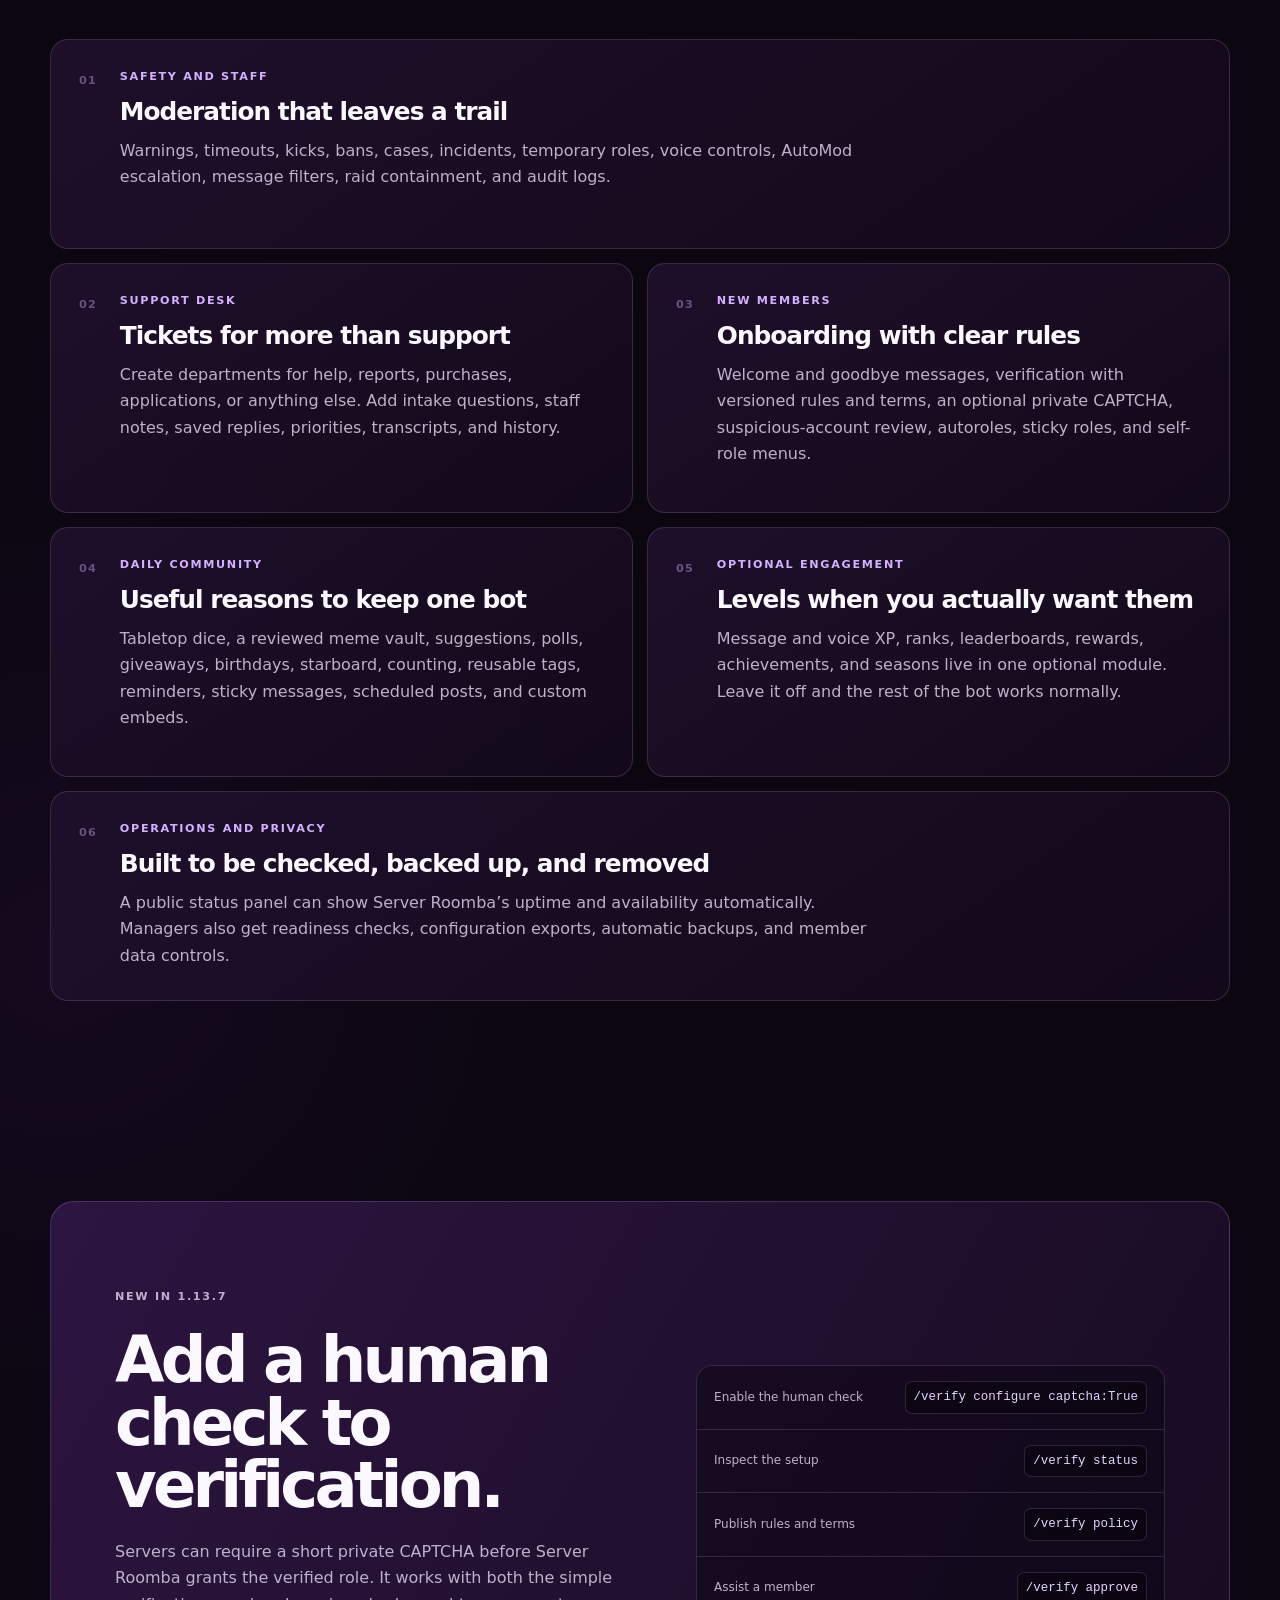
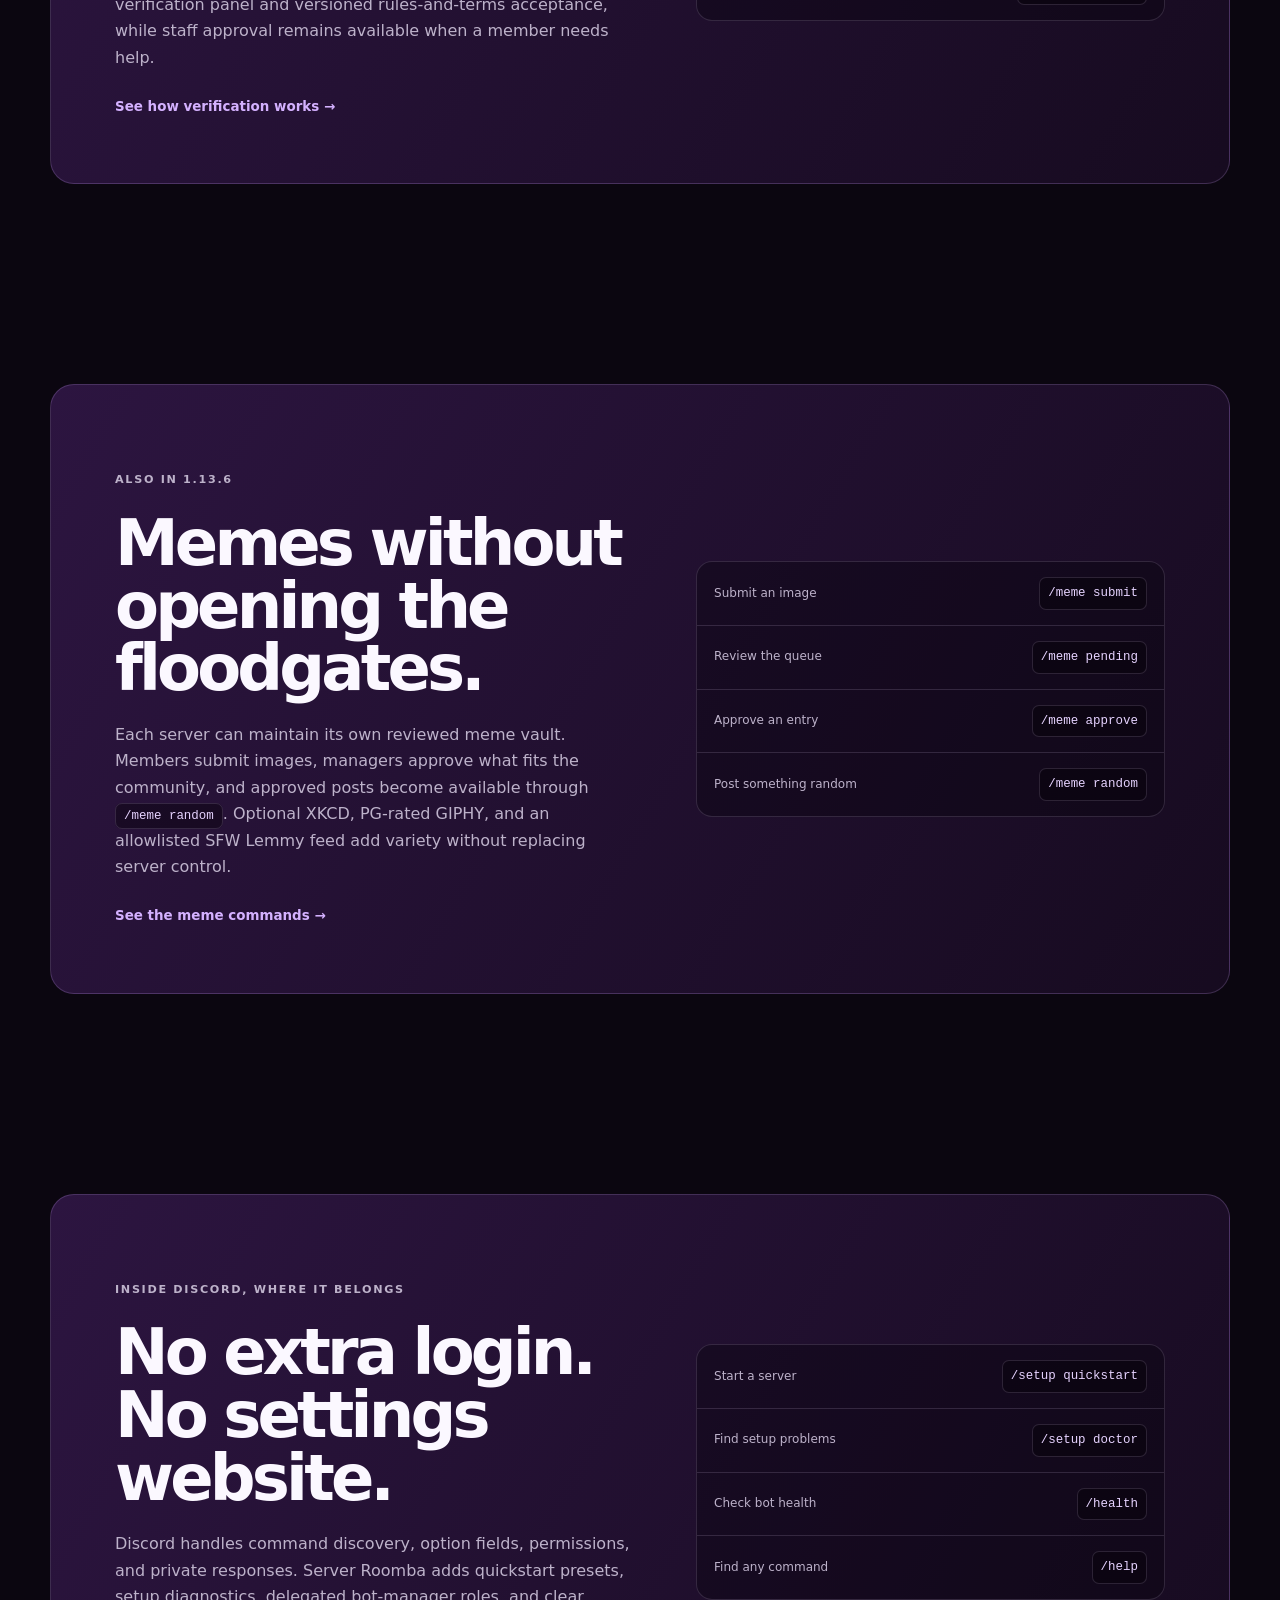
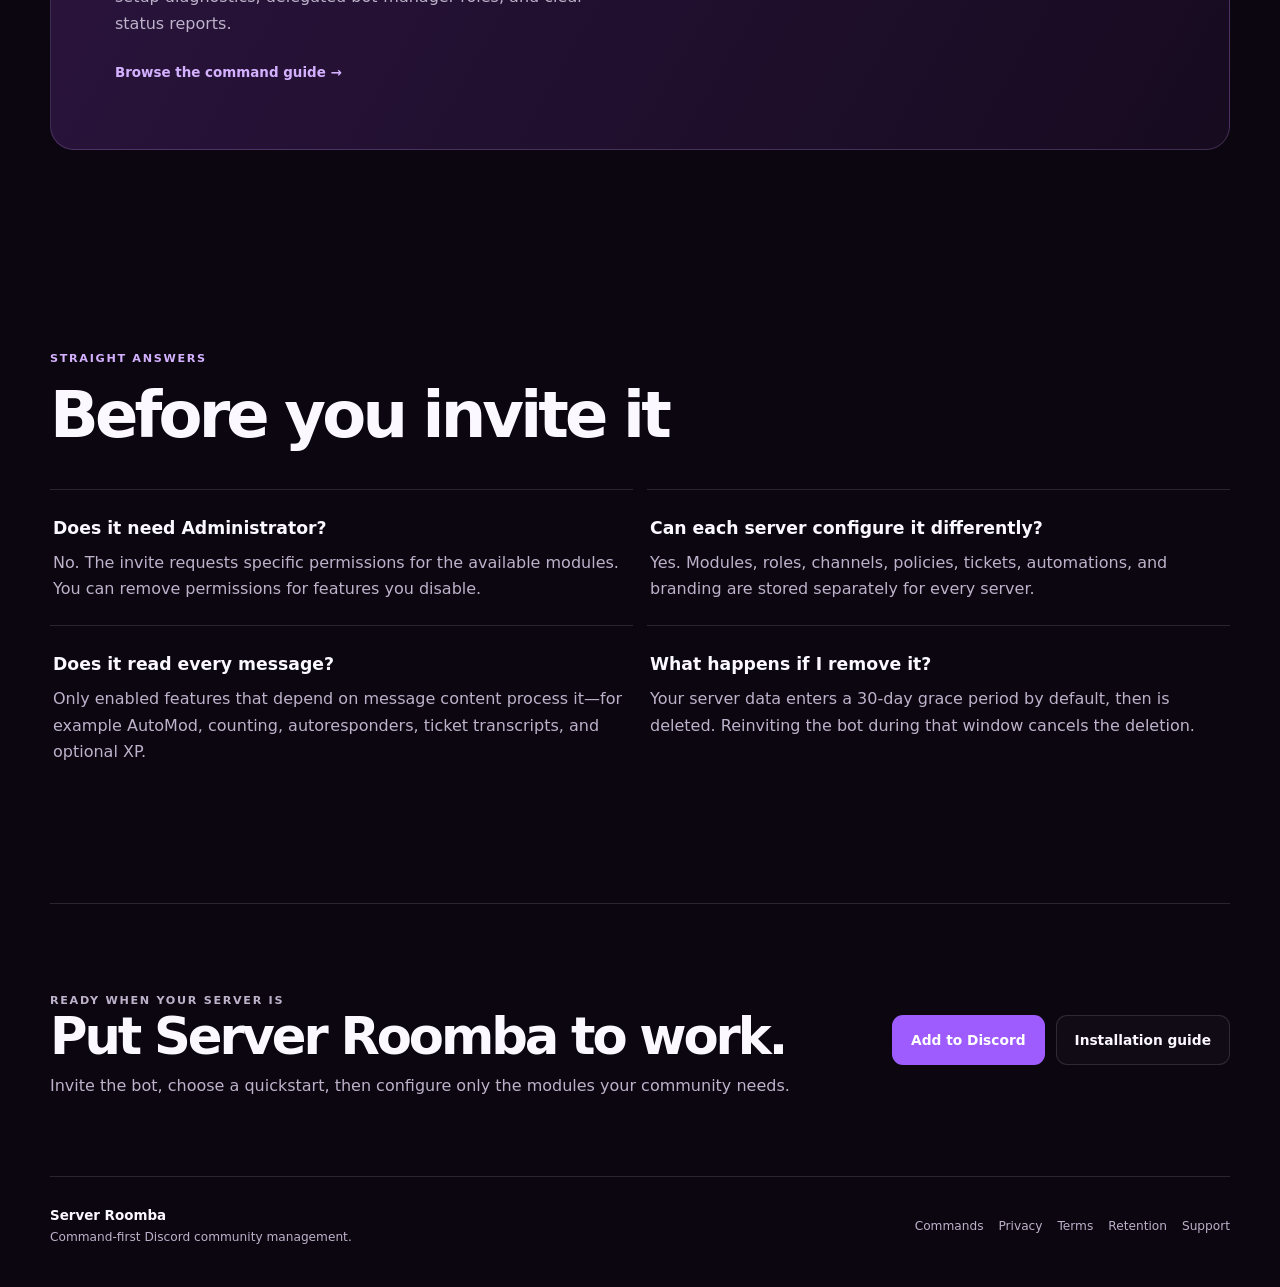
==== commit 6777e835: "Update index.html for Server Roomba 1.13.7" ====
--- a/index.html
+++ b/index.html
@@ -6,8 +6,8 @@
   <meta name="description" content="Server Roomba is a modular Discord bot for moderation, tickets, onboarding, roles, automations, and community tools—all configured with slash commands.">
   <title>Server Roomba — Keep Your Discord in Order</title>
   <link rel="canonical" href="https://itspolarb.github.io/server-roomba-legal/">
-  <link rel="stylesheet" href="style.css?v=1.13.6">
-  <link rel="stylesheet" href="mascot.css?v=1.13.6">
+  <link rel="stylesheet" href="style.css?v=1.13.7">
+  <link rel="stylesheet" href="mascot.css?v=1.13.7">
   <link rel="icon" href="claymoreroomba.png" type="image/png">
 </head>
 <body>
@@ -27,7 +27,7 @@
   <main>
     <section class="hero wrap">
       <div class="hero-copy">
-        <p class="eyebrow"><span class="live-dot" aria-hidden="true"></span> Version 1.13.6 · Public beta</p>
+        <p class="eyebrow"><span class="live-dot" aria-hidden="true"></span> Version 1.13.7 · Public beta</p>
         <h1>One bot to keep your server in order.</h1>
         <p class="hero-lead">Moderation, tickets, verification, roles, automations, and community tools without another dashboard to babysit. Set it up and run it from Discord.</p>
         <div class="actions">
@@ -47,7 +47,7 @@
           <div class="status-heading">
             <span>
               <small>Current release</small>
-              <strong>1.13.6</strong>
+              <strong>1.13.7</strong>
             </span>
             <span class="release-pill">Public beta</span>
           </div>
@@ -106,7 +106,7 @@
           <div>
             <p class="card-label">New members</p>
             <h3>Onboarding with clear rules</h3>
-            <p>Welcome and goodbye messages, verification with versioned rules and terms, suspicious-account review, autoroles, sticky roles, and self-role menus.</p>
+            <p>Welcome and goodbye messages, verification with versioned rules and terms, an optional private CAPTCHA, suspicious-account review, autoroles, sticky roles, and self-role menus.</p>
           </div>
         </article>
         <article class="feature-card">
@@ -139,7 +139,24 @@
     <section class="section wrap">
       <div class="split-panel">
         <div>
-          <p class="kicker">New in 1.13.6</p>
+          <p class="kicker">New in 1.13.7</p>
+          <h2>Add a human check to verification.</h2>
+          <p>Servers can require a short private CAPTCHA before Server Roomba grants the verified role. It works with both the simple verification panel and versioned rules-and-terms acceptance, while staff approval remains available when a member needs help.</p>
+          <a class="text-link" href="commands.html#verification">See how verification works →</a>
+        </div>
+        <div class="command-preview" aria-label="Example verification CAPTCHA workflow">
+          <div><span>Enable the human check</span><code>/verify configure captcha:True</code></div>
+          <div><span>Inspect the setup</span><code>/verify status</code></div>
+          <div><span>Publish rules and terms</span><code>/verify policy</code></div>
+          <div><span>Assist a member</span><code>/verify approve</code></div>
+        </div>
+      </div>
+    </section>
+
+    <section class="section wrap">
+      <div class="split-panel">
+        <div>
+          <p class="kicker">Also in 1.13.6</p>
           <h2>Memes without opening the floodgates.</h2>
           <p>Each server can maintain its own reviewed meme vault. Members submit images, managers approve what fits the community, and approved posts become available through <code>/meme random</code>. Optional XKCD, PG-rated GIPHY, and an allowlisted SFW Lemmy feed add variety without replacing server control.</p>
           <a class="text-link" href="commands.html#memes">See the meme commands →</a>
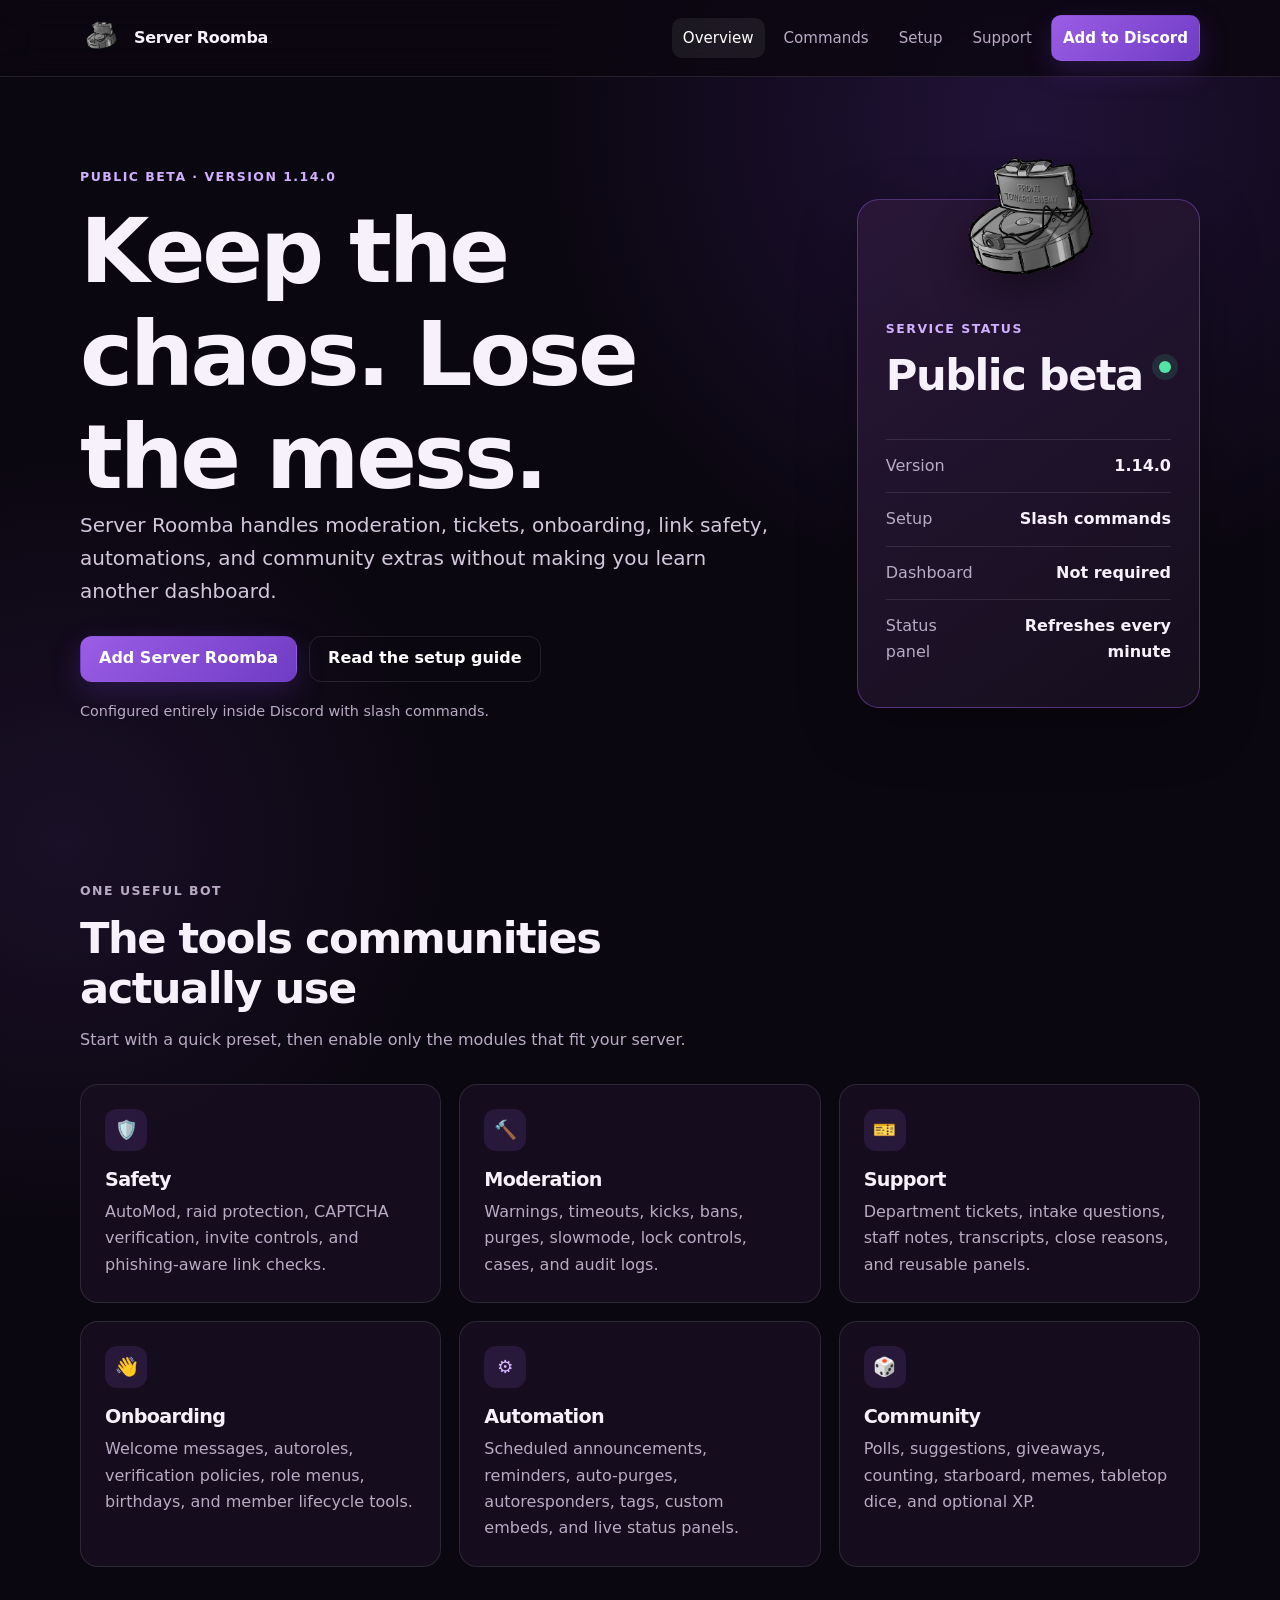
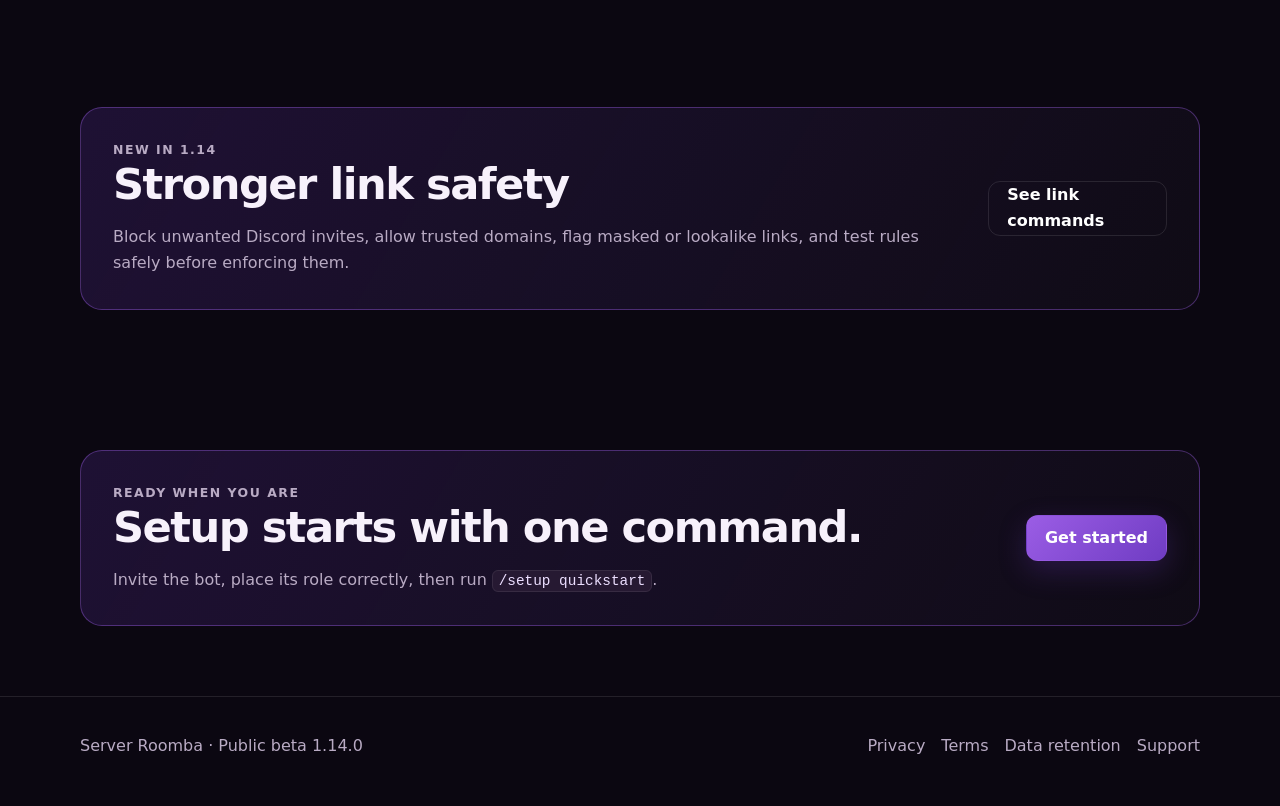
==== commit d093eb7e: "Refresh site for Server Roomba 1.14.0" ====
--- a/index.html
+++ b/index.html
@@ -1,223 +1,46 @@
 <!doctype html>
 <html lang="en">
 <head>
-  <meta charset="utf-8">
-  <meta name="viewport" content="width=device-width,initial-scale=1">
-  <meta name="description" content="Server Roomba is a modular Discord bot for moderation, tickets, onboarding, roles, automations, and community tools—all configured with slash commands.">
-  <title>Server Roomba — Keep Your Discord in Order</title>
+  <meta charset="utf-8"><meta name="viewport" content="width=device-width,initial-scale=1">
+  <title>Server Roomba — Discord community management</title>
+  <meta name="description" content="Moderation, tickets, onboarding, automations, link safety, and community tools—all configured with Discord slash commands.">
   <link rel="canonical" href="https://itspolarb.github.io/server-roomba-legal/">
-  <link rel="stylesheet" href="style.css?v=1.13.7">
-  <link rel="stylesheet" href="mascot.css?v=1.13.7">
-  <link rel="icon" href="claymoreroomba.png" type="image/png">
+  <link rel="icon" href="claymoreroomba.png"><link rel="stylesheet" href="style.css?v=1.14.0">
 </head>
 <body>
-  <header class="site-header wrap">
-    <a class="brand" href="index.html"><span class="brand-mark">SR</span><span>Server Roomba</span></a>
-    <nav class="nav" aria-label="Primary navigation">
-      <a href="#features">Features</a>
-      <a href="commands.html">Commands</a>
-      <a href="install.html">Install</a>
-      <a href="privacy.html">Privacy</a>
-      <a href="terms.html">Terms</a>
-      <a href="support.html">Support</a>
-      <a class="nav-cta" href="https://discord.com/oauth2/authorize?client_id=927824186410430556&amp;permissions=1099914406998&amp;integration_type=0&amp;scope=bot%20applications.commands" target="_blank" rel="noopener noreferrer">Add to Discord</a>
-    </nav>
-  </header>
-
-  <main>
-    <section class="hero wrap">
-      <div class="hero-copy">
-        <p class="eyebrow"><span class="live-dot" aria-hidden="true"></span> Version 1.13.7 · Public beta</p>
-        <h1>One bot to keep your server in order.</h1>
-        <p class="hero-lead">Moderation, tickets, verification, roles, automations, and community tools without another dashboard to babysit. Set it up and run it from Discord.</p>
-        <div class="actions">
-          <a class="button primary" href="https://discord.com/oauth2/authorize?client_id=927824186410430556&amp;permissions=1099914406998&amp;integration_type=0&amp;scope=bot%20applications.commands" target="_blank" rel="noopener noreferrer">Add Server Roomba</a>
-          <a class="button secondary" href="install.html">See how setup works</a>
-        </div>
-        <ul class="hero-points" aria-label="Key details">
-          <li>20 optional modules</li>
-          <li>Quickstart presets</li>
-          <li>No hosted dashboard</li>
-        </ul>
-      </div>
-
-      <div class="hero-visual">
-        <img class="mascot" src="claymoreroomba.png" alt="Server Roomba mascot, a robotic vacuum carrying a directional Claymore mine">
-        <aside class="status-card" aria-label="Current release">
-          <div class="status-heading">
-            <span>
-              <small>Current release</small>
-              <strong>1.13.7</strong>
-            </span>
-            <span class="release-pill">Public beta</span>
-          </div>
-          <dl>
-            <div><dt>Modules</dt><dd>20 optional</dd></div>
-            <div><dt>Setup</dt><dd>Guided in Discord</dd></div>
-            <div><dt>Dashboard</dt><dd>Not needed</dd></div>
-            <div><dt>Configuration</dt><dd>Saved automatically</dd></div>
-          </dl>
-        </aside>
-      </div>
-    </section>
-
-    <section class="quickstart-strip">
-      <div class="wrap quickstart-inner">
-        <div>
-          <p class="kicker">First five minutes</p>
-          <h2>Invite it. Pick a starting point. Check the setup.</h2>
-        </div>
-        <ol>
-          <li><span>1</span><code>/setup quickstart</code></li>
-          <li><span>2</span><code>/setup doctor</code></li>
-          <li><span>3</span><code>/health</code></li>
-        </ol>
-      </div>
-    </section>
-
-    <section id="features" class="section wrap" aria-labelledby="features-title">
-      <div class="section-heading">
-        <div>
-          <p class="kicker">Use what fits</p>
-          <h2 id="features-title">A full community toolkit, split into modules.</h2>
-        </div>
-        <p>Turn features on or off without losing their saved setup. Community, Gaming/RP, and Creator presets give you a sensible start without creating channels or roles behind your back.</p>
-      </div>
-
-      <div class="feature-grid">
-        <article class="feature-card feature-card-wide">
-          <span class="feature-number">01</span>
-          <div>
-            <p class="card-label">Safety and staff</p>
-            <h3>Moderation that leaves a trail</h3>
-            <p>Warnings, timeouts, kicks, bans, cases, incidents, temporary roles, voice controls, AutoMod escalation, message filters, raid containment, and audit logs.</p>
-          </div>
-        </article>
-        <article class="feature-card">
-          <span class="feature-number">02</span>
-          <div>
-            <p class="card-label">Support desk</p>
-            <h3>Tickets for more than support</h3>
-            <p>Create departments for help, reports, purchases, applications, or anything else. Add intake questions, staff notes, saved replies, priorities, transcripts, and history.</p>
-          </div>
-        </article>
-        <article class="feature-card">
-          <span class="feature-number">03</span>
-          <div>
-            <p class="card-label">New members</p>
-            <h3>Onboarding with clear rules</h3>
-            <p>Welcome and goodbye messages, verification with versioned rules and terms, an optional private CAPTCHA, suspicious-account review, autoroles, sticky roles, and self-role menus.</p>
-          </div>
-        </article>
-        <article class="feature-card">
-          <span class="feature-number">04</span>
-          <div>
-            <p class="card-label">Daily community</p>
-            <h3>Useful reasons to keep one bot</h3>
-            <p>Tabletop dice, a reviewed meme vault, suggestions, polls, giveaways, birthdays, starboard, counting, reusable tags, reminders, sticky messages, scheduled posts, and custom embeds.</p>
-          </div>
-        </article>
-        <article class="feature-card">
-          <span class="feature-number">05</span>
-          <div>
-            <p class="card-label">Optional engagement</p>
-            <h3>Levels when you actually want them</h3>
-            <p>Message and voice XP, ranks, leaderboards, rewards, achievements, and seasons live in one optional module. Leave it off and the rest of the bot works normally.</p>
-          </div>
-        </article>
-        <article class="feature-card feature-card-wide">
-          <span class="feature-number">06</span>
-          <div>
-            <p class="card-label">Operations and privacy</p>
-            <h3>Built to be checked, backed up, and removed</h3>
-            <p>A public status panel can show Server Roomba’s uptime and availability automatically. Managers also get readiness checks, configuration exports, automatic backups, and member data controls.</p>
-          </div>
-        </article>
-      </div>
-    </section>
-
-    <section class="section wrap">
-      <div class="split-panel">
-        <div>
-          <p class="kicker">New in 1.13.7</p>
-          <h2>Add a human check to verification.</h2>
-          <p>Servers can require a short private CAPTCHA before Server Roomba grants the verified role. It works with both the simple verification panel and versioned rules-and-terms acceptance, while staff approval remains available when a member needs help.</p>
-          <a class="text-link" href="commands.html#verification">See how verification works →</a>
-        </div>
-        <div class="command-preview" aria-label="Example verification CAPTCHA workflow">
-          <div><span>Enable the human check</span><code>/verify configure captcha:True</code></div>
-          <div><span>Inspect the setup</span><code>/verify status</code></div>
-          <div><span>Publish rules and terms</span><code>/verify policy</code></div>
-          <div><span>Assist a member</span><code>/verify approve</code></div>
-        </div>
-      </div>
-    </section>
-
-    <section class="section wrap">
-      <div class="split-panel">
-        <div>
-          <p class="kicker">Also in 1.13.6</p>
-          <h2>Memes without opening the floodgates.</h2>
-          <p>Each server can maintain its own reviewed meme vault. Members submit images, managers approve what fits the community, and approved posts become available through <code>/meme random</code>. Optional XKCD, PG-rated GIPHY, and an allowlisted SFW Lemmy feed add variety without replacing server control.</p>
-          <a class="text-link" href="commands.html#memes">See the meme commands →</a>
-        </div>
-        <div class="command-preview" aria-label="Example Meme vault workflow">
-          <div><span>Submit an image</span><code>/meme submit</code></div>
-          <div><span>Review the queue</span><code>/meme pending</code></div>
-          <div><span>Approve an entry</span><code>/meme approve</code></div>
-          <div><span>Post something random</span><code>/meme random</code></div>
-        </div>
-      </div>
-    </section>
-
-    <section class="section wrap">
-      <div class="split-panel">
-        <div>
-          <p class="kicker">Inside Discord, where it belongs</p>
-          <h2>No extra login. No settings website.</h2>
-          <p>Discord handles command discovery, option fields, permissions, and private responses. Server Roomba adds quickstart presets, setup diagnostics, delegated bot-manager roles, and clear status reports.</p>
-          <a class="text-link" href="commands.html">Browse the command guide →</a>
-        </div>
-        <div class="command-preview" aria-label="Example Server Roomba commands">
-          <div><span>Start a server</span><code>/setup quickstart</code></div>
-          <div><span>Find setup problems</span><code>/setup doctor</code></div>
-          <div><span>Check bot health</span><code>/health</code></div>
-          <div><span>Find any command</span><code>/help</code></div>
-        </div>
-      </div>
-    </section>
-
-    <section class="section wrap">
-      <div class="section-heading compact">
-        <div>
-          <p class="kicker">Straight answers</p>
-          <h2>Before you invite it</h2>
-        </div>
-      </div>
-      <div class="faq-grid">
-        <article><h3>Does it need Administrator?</h3><p>No. The invite requests specific permissions for the available modules. You can remove permissions for features you disable.</p></article>
-        <article><h3>Can each server configure it differently?</h3><p>Yes. Modules, roles, channels, policies, tickets, automations, and branding are stored separately for every server.</p></article>
-        <article><h3>Does it read every message?</h3><p>Only enabled features that depend on message content process it—for example AutoMod, counting, autoresponders, ticket transcripts, and optional XP.</p></article>
-        <article><h3>What happens if I remove it?</h3><p>Your server data enters a 30-day grace period by default, then is deleted. Reinviting the bot during that window cancels the deletion.</p></article>
-      </div>
-    </section>
-
-    <section class="cta wrap">
-      <div>
-        <p class="kicker">Ready when your server is</p>
-        <h2>Put Server Roomba to work.</h2>
-        <p>Invite the bot, choose a quickstart, then configure only the modules your community needs.</p>
-      </div>
-      <div class="actions">
-        <a class="button primary" href="https://discord.com/oauth2/authorize?client_id=927824186410430556&amp;permissions=1099914406998&amp;integration_type=0&amp;scope=bot%20applications.commands" target="_blank" rel="noopener noreferrer">Add to Discord</a>
-        <a class="button secondary" href="install.html">Installation guide</a>
-      </div>
-    </section>
-  </main>
-
-  <footer class="wrap">
-    <div><span class="footer-brand">Server Roomba</span><span>Command-first Discord community management.</span></div>
-    <nav aria-label="Footer navigation"><a href="commands.html">Commands</a><a href="privacy.html">Privacy</a><a href="terms.html">Terms</a><a href="retention.html">Retention</a><a href="support.html">Support</a></nav>
-  </footer>
-</body>
-</html>
+<a class="skip-link" href="#main">Skip to content</a>
+<header class="site-header"><div class="wrap nav">
+  <a class="brand" href="index.html"><img src="claymoreroomba.png" alt=""><span>Server Roomba</span></a>
+  <nav class="nav-links" aria-label="Main navigation"><a aria-current="page" href="index.html">Overview</a><a href="commands.html">Commands</a><a href="install.html">Setup</a><a href="support.html">Support</a><a class="button" href="https://discord.com/oauth2/authorize?client_id=927824186410430556&permissions=1099914406998&integration_type=0&scope=bot+applications.commands">Add to Discord</a></nav>
+</div></header>
+<main id="main">
+  <div class="wrap hero">
+    <div>
+      <p class="eyebrow">Public beta · Version 1.14.0</p>
+      <h1>Keep the chaos. Lose the mess.</h1>
+      <p class="lead">Server Roomba handles moderation, tickets, onboarding, link safety, automations, and community extras without making you learn another dashboard.</p>
+      <div class="hero-actions"><a class="button" href="https://discord.com/oauth2/authorize?client_id=927824186410430556&permissions=1099914406998&integration_type=0&scope=bot+applications.commands">Add Server Roomba</a><a class="button secondary" href="install.html">Read the setup guide</a></div>
+      <p class="hero-note">Configured entirely inside Discord with slash commands.</p>
+    </div>
+    <aside class="status-card" aria-label="Service status">
+      <img class="mascot" src="claymoreroomba.png" alt="Server Roomba mascot">
+      <div class="status-head"><div><p class="eyebrow">Service status</p><h2>Public beta</h2></div><span class="dot" title="Online"></span></div>
+      <dl><div class="status-row"><dt>Version</dt><dd>1.14.0</dd></div><div class="status-row"><dt>Setup</dt><dd>Slash commands</dd></div><div class="status-row"><dt>Dashboard</dt><dd>Not required</dd></div><div class="status-row"><dt>Status panel</dt><dd>Refreshes every minute</dd></div></dl>
+    </aside>
+  </div>
+  <section class="section"><div class="wrap">
+    <div class="section-head"><p class="eyebrow">One useful bot</p><h2>The tools communities actually use</h2><p>Start with a quick preset, then enable only the modules that fit your server.</p></div>
+    <div class="grid">
+      <article class="card"><div class="icon">🛡️</div><h3>Safety</h3><p>AutoMod, raid protection, CAPTCHA verification, invite controls, and phishing-aware link checks.</p></article>
+      <article class="card"><div class="icon">🔨</div><h3>Moderation</h3><p>Warnings, timeouts, kicks, bans, purges, slowmode, lock controls, cases, and audit logs.</p></article>
+      <article class="card"><div class="icon">🎫</div><h3>Support</h3><p>Department tickets, intake questions, staff notes, transcripts, close reasons, and reusable panels.</p></article>
+      <article class="card"><div class="icon">👋</div><h3>Onboarding</h3><p>Welcome messages, autoroles, verification policies, role menus, birthdays, and member lifecycle tools.</p></article>
+      <article class="card"><div class="icon">⚙️</div><h3>Automation</h3><p>Scheduled announcements, reminders, auto-purges, autoresponders, tags, custom embeds, and live status panels.</p></article>
+      <article class="card"><div class="icon">🎲</div><h3>Community</h3><p>Polls, suggestions, giveaways, counting, starboard, memes, tabletop dice, and optional XP.</p></article>
+    </div>
+  </div></section>
+  <section class="section"><div class="wrap banner"><div><p class="eyebrow">New in 1.14</p><h2>Stronger link safety</h2><p>Block unwanted Discord invites, allow trusted domains, flag masked or lookalike links, and test rules safely before enforcing them.</p></div><a class="button secondary" href="commands.html#links">See link commands</a></div></section>
+  <section class="section"><div class="wrap banner"><div><p class="eyebrow">Ready when you are</p><h2>Setup starts with one command.</h2><p>Invite the bot, place its role correctly, then run <span class="command">/setup quickstart</span>.</p></div><a class="button" href="install.html">Get started</a></div></section>
+</main>
+<footer class="site-footer"><div class="wrap footer-row"><div>Server Roomba · Public beta 1.14.0</div><div class="footer-links"><a href="privacy.html">Privacy</a><a href="terms.html">Terms</a><a href="retention.html">Data retention</a><a href="support.html">Support</a></div></div></footer>
+</body></html>
--- a/style.css
+++ b/style.css
@@ -1,309 +1,108 @@
 :root {
-  --bg: #0b0610;
-  --bg-soft: #12091a;
-  --ink: #fbf8ff;
-  --muted: #bdb2ca;
-  --panel: #1b0f26;
-  --panel-strong: #241232;
-  --line: rgba(225, 205, 244, .15);
-  --purple: #9e5cff;
-  --purple-light: #d4b1ff;
-  --green: #52e2a4;
-  --red: #ff6f80;
-  color-scheme: dark;
+  --bg: #0b0711;
+  --panel: #171020;
+  --panel-2: #21142d;
+  --text: #f7f1fb;
+  --muted: #b9abc4;
+  --purple: #9b5de5;
+  --purple-2: #6f3cc3;
+  --green: #54e3a5;
+  --line: rgba(255,255,255,.1);
+  --shadow: 0 20px 60px rgba(0,0,0,.3);
+  --radius: 22px;
+  --max: 1120px;
 }
-
 * { box-sizing: border-box; }
-html { background: var(--bg); scroll-behavior: smooth; }
+html { scroll-behavior: smooth; }
 body {
+  margin: 0;
+  color: var(--text);
   background:
-    radial-gradient(circle at 82% 8%, rgba(121, 52, 181, .22), transparent 30rem),
-    radial-gradient(circle at 5% 42%, rgba(81, 28, 118, .14), transparent 34rem),
+    radial-gradient(circle at 80% 5%, rgba(111,60,195,.22), transparent 30rem),
+    radial-gradient(circle at 5% 35%, rgba(155,93,229,.1), transparent 24rem),
     var(--bg);
-  color: var(--ink);
-  font-family: Inter, ui-sans-serif, system-ui, -apple-system, BlinkMacSystemFont, "Segoe UI", sans-serif;
-  line-height: 1.65;
-  margin: 0;
-  min-height: 100vh;
+  font: 16px/1.65 Inter, ui-sans-serif, system-ui, -apple-system, BlinkMacSystemFont, "Segoe UI", sans-serif;
 }
-
 a { color: inherit; }
-.wrap { margin: 0 auto; max-width: 1180px; width: calc(100% - 44px); }
-
-.site-header {
-  align-items: center;
-  display: flex;
-  justify-content: space-between;
-  min-height: 90px;
+img { max-width: 100%; }
+.wrap { width: min(calc(100% - 40px), var(--max)); margin-inline: auto; }
+.skip-link { position: fixed; left: 16px; top: -80px; z-index: 20; padding: 10px 14px; background: white; color: #111; border-radius: 8px; }
+.skip-link:focus { top: 16px; }
+.site-header { position: sticky; top: 0; z-index: 10; background: rgba(11,7,17,.82); border-bottom: 1px solid var(--line); backdrop-filter: blur(18px); }
+.nav { min-height: 76px; display: flex; align-items: center; justify-content: space-between; gap: 24px; }
+.brand { display: flex; align-items: center; gap: 12px; font-weight: 850; text-decoration: none; letter-spacing: -.02em; }
+.brand img { width: 42px; height: 42px; object-fit: contain; }
+.nav-links { display: flex; flex-wrap: wrap; align-items: center; justify-content: flex-end; gap: 8px; }
+.nav-links a { color: var(--muted); text-decoration: none; padding: 8px 11px; border-radius: 10px; font-size: .94rem; }
+.nav-links a:hover, .nav-links a[aria-current="page"] { color: white; background: rgba(255,255,255,.07); }
+.button { display: inline-flex; align-items: center; justify-content: center; min-height: 46px; padding: 0 18px; border: 1px solid transparent; border-radius: 12px; background: linear-gradient(135deg,var(--purple),var(--purple-2)); color: white!important; font-weight: 800; text-decoration: none; box-shadow: 0 10px 28px rgba(111,60,195,.25); }
+.button.secondary { background: transparent; border-color: var(--line); box-shadow: none; }
+.eyebrow { margin: 0 0 12px; color: #d2afff; font-size: .78rem; font-weight: 850; letter-spacing: .12em; text-transform: uppercase; }
+h1,h2,h3 { line-height: 1.15; letter-spacing: -.035em; }
+h1 { margin: 0; font-size: clamp(2.8rem,7vw,5.8rem); }
+h2 { margin: 0 0 14px; font-size: clamp(1.75rem,4vw,2.7rem); }
+h3 { margin: 0 0 8px; font-size: 1.2rem; }
+p { margin: 0 0 1rem; }
+.lead { max-width: 690px; color: #d3c7dc; font-size: clamp(1.05rem,2vw,1.25rem); }
+.hero { padding: 90px 0 72px; display: grid; grid-template-columns: minmax(0,1.35fr) minmax(280px,.65fr); gap: 64px; align-items: center; }
+.hero-actions { display: flex; flex-wrap: wrap; gap: 12px; margin-top: 28px; }
+.hero-note { margin-top: 18px; color: var(--muted); font-size: .9rem; }
+.status-card { padding: 28px; border: 1px solid rgba(155,93,229,.42); border-radius: var(--radius); background: linear-gradient(145deg,rgba(42,23,57,.96),rgba(22,15,30,.96)); box-shadow: var(--shadow); }
+.mascot { width: 175px; height: 175px; display: block; margin: -88px auto 4px; object-fit: contain; filter: drop-shadow(0 18px 20px rgba(0,0,0,.35)); }
+.status-head { display: flex; align-items: center; justify-content: space-between; gap: 16px; }
+.dot { width: 12px; height: 12px; border-radius: 50%; background: var(--green); box-shadow: 0 0 0 7px rgba(84,227,165,.12); }
+.status-card dl { margin: 24px 0 0; }
+.status-row { display: flex; justify-content: space-between; gap: 18px; padding: 13px 0; border-top: 1px solid var(--line); }
+.status-row dt { color: var(--muted); }
+.status-row dd { margin: 0; font-weight: 800; text-align: right; }
+.section { padding: 70px 0; }
+.section-head { max-width: 680px; margin-bottom: 30px; }
+.section-head p { color: var(--muted); }
+.grid { display: grid; grid-template-columns: repeat(3,minmax(0,1fr)); gap: 18px; }
+.card { padding: 24px; border: 1px solid var(--line); border-radius: 18px; background: rgba(24,16,33,.8); }
+.card p, .card li { color: var(--muted); }
+.card p:last-child { margin-bottom: 0; }
+.icon { display: grid; place-items: center; width: 42px; height: 42px; margin-bottom: 18px; border-radius: 12px; background: rgba(155,93,229,.14); color: #d6b5ff; font-size: 1.15rem; }
+.feature-list { margin: 12px 0 0; padding-left: 20px; }
+.feature-list li + li { margin-top: 5px; }
+.banner { padding: 32px; display: flex; align-items: center; justify-content: space-between; gap: 30px; border: 1px solid rgba(155,93,229,.4); border-radius: var(--radius); background: linear-gradient(120deg,rgba(111,60,195,.2),rgba(255,255,255,.02)); }
+.banner p { color: var(--muted); margin: 0; }
+.page-hero { padding: 70px 0 36px; max-width: 820px; }
+.page-hero h1 { font-size: clamp(2.5rem,6vw,4.5rem); }
+.article-layout { display: grid; grid-template-columns: 220px minmax(0,1fr); gap: 48px; padding-bottom: 80px; }
+.side-nav { position: sticky; top: 104px; align-self: start; padding: 16px; border: 1px solid var(--line); border-radius: 16px; background: rgba(23,16,32,.74); }
+.side-nav a { display: block; padding: 7px 8px; color: var(--muted); text-decoration: none; border-radius: 8px; }
+.side-nav a:hover { color: white; background: rgba(255,255,255,.06); }
+.article section { scroll-margin-top: 100px; padding: 0 0 42px; }
+.article p, .article li { color: #cbbfd4; }
+.article code, .command { padding: .14em .4em; border: 1px solid rgba(255,255,255,.08); border-radius: 6px; background: #261932; color: #ecdfff; font: .9em ui-monospace,SFMono-Regular,Menlo,monospace; }
+.callout { margin: 20px 0; padding: 18px 20px; border-left: 3px solid var(--purple); border-radius: 0 12px 12px 0; background: rgba(155,93,229,.08); }
+.command-grid { display: grid; grid-template-columns: repeat(2,minmax(0,1fr)); gap: 14px; }
+.command-card { padding: 20px; border: 1px solid var(--line); border-radius: 15px; background: rgba(24,16,33,.8); }
+.command-card p { margin: 8px 0 0; font-size: .94rem; }
+.steps { counter-reset: steps; list-style: none; padding: 0; }
+.steps li { position: relative; padding: 0 0 28px 54px; }
+.steps li::before { counter-increment: steps; content: counter(steps); position: absolute; left: 0; top: 0; display: grid; place-items: center; width: 34px; height: 34px; border-radius: 50%; background: var(--purple-2); color: white; font-weight: 850; }
+.steps li:not(:last-child)::after { content:""; position:absolute; left:16px; top:39px; bottom:4px; width:2px; background:var(--line); }
+.site-footer { padding: 36px 0 46px; border-top: 1px solid var(--line); color: var(--muted); }
+.footer-row { display: flex; justify-content: space-between; gap: 24px; align-items: center; }
+.footer-links { display: flex; flex-wrap: wrap; gap: 16px; }
+.footer-links a { color: var(--muted); text-decoration: none; }
+.footer-links a:hover { color: white; }
+@media (max-width:900px) {
+  .hero { grid-template-columns: 1fr; gap: 90px; }
+  .grid { grid-template-columns: repeat(2,minmax(0,1fr)); }
+  .article-layout { grid-template-columns: 1fr; gap: 26px; }
+  .side-nav { position: static; display: flex; flex-wrap: wrap; }
 }
-.brand {
-  align-items: center;
-  display: inline-flex;
-  font-weight: 900;
-  gap: 11px;
-  letter-spacing: -.02em;
-  text-decoration: none;
+@media (max-width:620px) {
+  .wrap { width: min(calc(100% - 28px),var(--max)); }
+  .nav { padding: 14px 0; align-items: flex-start; }
+  .brand span { display:none; }
+  .nav-links { gap: 2px; }
+  .nav-links a { padding: 7px 8px; font-size:.84rem; }
+  .nav-links .button { min-height: 38px; padding-inline: 11px; }
+  .hero { padding-top: 64px; }
+  .grid, .command-grid { grid-template-columns: 1fr; }
+  .banner, .footer-row { align-items: flex-start; flex-direction: column; }
 }
-.brand-mark {
-  background: #160b20 url("claymoreroomba.png") center 42% / 105% auto no-repeat;
-  border: 1px solid rgba(255,255,255,.18);
-  border-radius: 50%;
-  box-shadow: 0 8px 28px rgba(133,67,212,.28);
-  display: inline-block;
-  font-size: 0;
-  height: 38px;
-  overflow: hidden;
-  width: 38px;
-}
-.nav { align-items: center; display: flex; gap: 3px; }
-.nav a {
-  border-radius: 9px;
-  color: var(--muted);
-  font-size: .82rem;
-  font-weight: 750;
-  padding: 9px 10px;
-  text-decoration: none;
-}
-.nav a:hover, .nav a[aria-current="page"] { background: rgba(255,255,255,.055); color: var(--ink); }
-.nav .nav-cta { background: var(--purple); color: white; margin-left: 8px; padding-inline: 14px; }
-.nav .nav-cta:hover { background: #aa70ff; color: white; }
-
-.hero {
-  align-items: center;
-  display: grid;
-  gap: 54px;
-  grid-template-columns: minmax(0, 1.15fr) minmax(360px, .85fr);
-  min-height: 680px;
-  padding: 65px 0 92px;
-}
-.eyebrow, .kicker, .card-label {
-  color: var(--purple-light);
-  font-size: .7rem;
-  font-weight: 900;
-  letter-spacing: .15em;
-  margin: 0 0 15px;
-  text-transform: uppercase;
-}
-.eyebrow { align-items: center; display: flex; gap: 10px; }
-.live-dot {
-  background: var(--green);
-  border-radius: 50%;
-  box-shadow: 0 0 0 5px rgba(82,226,164,.11);
-  height: 8px;
-  width: 8px;
-}
-h1, h2, h3 { text-wrap: balance; }
-h1 {
-  font-size: clamp(3.7rem, 7vw, 6.8rem);
-  letter-spacing: -.07em;
-  line-height: .91;
-  margin: 0;
-  max-width: 800px;
-}
-.hero-lead {
-  color: var(--muted);
-  font-size: 1.13rem;
-  line-height: 1.72;
-  margin: 28px 0;
-  max-width: 665px;
-}
-.actions { display: flex; flex-wrap: wrap; gap: 11px; }
-.button {
-  border: 1px solid transparent;
-  border-radius: 11px;
-  display: inline-block;
-  font-size: .86rem;
-  font-weight: 850;
-  padding: 13px 18px;
-  text-decoration: none;
-  transition: border-color .18s ease, transform .18s ease;
-}
-.button:hover { transform: translateY(-2px); }
-.primary { background: var(--purple); color: #fff; }
-.secondary { background: rgba(255,255,255,.025); border-color: var(--line); }
-.secondary:hover { border-color: rgba(212,177,255,.48); }
-.hero-points {
-  color: var(--muted);
-  display: flex;
-  flex-wrap: wrap;
-  font-size: .76rem;
-  font-weight: 700;
-  gap: 12px 25px;
-  list-style: none;
-  margin: 26px 0 0;
-  padding: 0;
-}
-.hero-points li::before { color: var(--green); content: "✓"; font-weight: 900; margin-right: 7px; }
-
-.status-card {
-  background: linear-gradient(150deg, rgba(52,27,71,.96), rgba(23,12,32,.97));
-  border: 1px solid rgba(212,177,255,.24);
-  border-radius: 23px;
-  box-shadow: 0 28px 80px rgba(0,0,0,.34);
-  padding: 28px;
-}
-.status-heading { align-items: flex-end; display: flex; justify-content: space-between; }
-.status-heading small { color: var(--muted); display: block; font-size: .65rem; font-weight: 850; letter-spacing: .13em; text-transform: uppercase; }
-.status-heading strong { display: block; font-size: 2.15rem; letter-spacing: -.05em; line-height: 1.1; margin-top: 5px; }
-.release-pill {
-  background: rgba(82,226,164,.1);
-  border: 1px solid rgba(82,226,164,.3);
-  border-radius: 999px;
-  color: #8ff0c1;
-  font-size: .64rem;
-  font-weight: 900;
-  padding: 6px 9px;
-  text-transform: uppercase;
-}
-.status-card dl { border-top: 1px solid var(--line); margin: 23px 0 0; padding-top: 13px; }
-.status-card dl div { align-items: baseline; display: flex; gap: 20px; justify-content: space-between; padding: 8px 0; }
-.status-card dt { color: var(--muted); font-size: .88rem; }
-.status-card dd { font-size: .88rem; font-weight: 800; margin: 0; text-align: right; }
-
-.quickstart-strip { background: rgba(31,16,43,.75); border-block: 1px solid var(--line); }
-.quickstart-inner { align-items: center; display: grid; gap: 45px; grid-template-columns: 1fr auto; padding-block: 30px; }
-.quickstart-inner h2 { font-size: clamp(1.35rem, 3vw, 2rem); letter-spacing: -.04em; line-height: 1.1; margin: 0; }
-.quickstart-inner ol { display: flex; gap: 12px; list-style: none; margin: 0; padding: 0; }
-.quickstart-inner li { align-items: center; display: flex; gap: 8px; }
-.quickstart-inner li span { align-items: center; background: var(--panel-strong); border: 1px solid var(--line); border-radius: 50%; color: var(--purple-light); display: flex; font-size: .66rem; font-weight: 900; height: 25px; justify-content: center; width: 25px; }
-
-.section { padding-block: 100px; }
-.section-heading {
-  align-items: end;
-  display: grid;
-  gap: 60px;
-  grid-template-columns: 1.15fr .85fr;
-  margin-bottom: 42px;
-}
-.section-heading.compact { grid-template-columns: 1fr; }
-.section-heading h2, .split-panel h2, .cta h2 {
-  font-size: clamp(2.35rem, 5vw, 4.5rem);
-  letter-spacing: -.06em;
-  line-height: .98;
-  margin: 0;
-}
-.section-heading > p, .split-panel > div > p, .cta p { color: var(--muted); margin: 0; }
-.feature-grid { display: grid; gap: 14px; grid-template-columns: repeat(2, minmax(0,1fr)); }
-.feature-card {
-  background: linear-gradient(145deg, rgba(32,17,45,.9), rgba(20,10,28,.88));
-  border: 1px solid var(--line);
-  border-radius: 18px;
-  display: grid;
-  gap: 23px;
-  grid-template-columns: auto 1fr;
-  min-height: 250px;
-  padding: 28px;
-}
-.feature-card-wide { grid-column: span 2; min-height: 210px; }
-.feature-number { color: rgba(212,177,255,.42); font-size: .7rem; font-weight: 900; letter-spacing: .1em; padding-top: 4px; }
-.feature-card h3 { font-size: 1.55rem; letter-spacing: -.04em; line-height: 1.05; margin: 0 0 13px; }
-.feature-card p:not(.card-label) { color: var(--muted); margin: 0; max-width: 760px; }
-.card-label { margin-bottom: 12px; }
-
-.split-panel {
-  align-items: center;
-  background: linear-gradient(120deg, rgba(48,23,70,.9), rgba(24,12,34,.9));
-  border: 1px solid rgba(212,177,255,.2);
-  border-radius: 24px;
-  display: grid;
-  gap: 60px;
-  grid-template-columns: 1fr .9fr;
-  padding: clamp(30px, 6vw, 64px);
-}
-.split-panel > div > p { margin: 22px 0; }
-.text-link { color: var(--purple-light); font-size: .84rem; font-weight: 850; text-decoration: none; }
-.command-preview { background: rgba(8,4,12,.36); border: 1px solid var(--line); border-radius: 16px; overflow: hidden; }
-.command-preview div { align-items: center; border-bottom: 1px solid var(--line); display: flex; justify-content: space-between; padding: 15px 17px; }
-.command-preview div:last-child { border-bottom: 0; }
-.command-preview span { color: var(--muted); font-size: .75rem; }
-code { background: rgba(5,2,8,.43); border: 1px solid var(--line); border-radius: 7px; color: #e6d3ff; font-family: ui-monospace, SFMono-Regular, Consolas, monospace; font-size: .78rem; padding: 5px 8px; }
-.faq-grid { display: grid; gap: 14px; grid-template-columns: repeat(2,minmax(0,1fr)); }
-.faq-grid article { border-top: 1px solid var(--line); padding: 24px 3px 8px; }
-.faq-grid h3 { font-size: 1.08rem; margin: 0 0 8px; }
-.faq-grid p { color: var(--muted); margin: 0; }
-.cta {
-  align-items: center;
-  border-top: 1px solid var(--line);
-  display: flex;
-  justify-content: space-between;
-  margin-top: 30px;
-  padding-block: 76px;
-}
-.cta h2 { font-size: clamp(2.2rem,4vw,3.7rem); }
-.cta p { margin-top: 12px; }
-
-.article-shell { display: grid; gap: 40px; grid-template-columns: 210px minmax(0,790px); justify-content: center; padding: 75px 0 105px; }
-.article-nav { align-self: start; position: sticky; top: 28px; }
-.article-nav p { color: var(--purple-light); font-size: .68rem; font-weight: 900; letter-spacing: .14em; text-transform: uppercase; }
-.article-nav a { color: var(--muted); display: block; font-size: .84rem; font-weight: 700; padding: 7px 0; text-decoration: none; }
-.article-nav a:hover { color: var(--ink); }
-.article {
-  background: rgba(27,15,38,.82);
-  border: 1px solid var(--line);
-  border-radius: 24px;
-  padding: clamp(28px,6vw,64px);
-}
-.article h1 { font-size: clamp(2.8rem,6vw,5rem); line-height: .96; }
-.article-lead, .effective { color: var(--muted); font-size: 1.02rem; margin: 20px 0 40px; }
-.effective { font-size: .82rem; }
-.article h2 { border-top: 1px solid var(--line); font-size: 1.45rem; letter-spacing: -.03em; margin: 42px 0 14px; padding-top: 34px; }
-.article h2:first-of-type { border-top: 0; }
-.article h3 { color: var(--ink); font-size: 1rem; margin: 0 0 8px; }
-.article p, .article li { color: #cec4d8; }
-.article strong { color: var(--ink); }
-.article a { color: var(--purple-light); }
-.article .button { color: white; }
-.article table { border-collapse: collapse; margin: 25px 0; width: 100%; }
-.article th, .article td { border-bottom: 1px solid var(--line); padding: 13px 10px; text-align: left; vertical-align: top; }
-.article th { color: var(--ink); font-size: .72rem; letter-spacing: .08em; text-transform: uppercase; }
-.article td { color: #cec4d8; }
-.notice { background: rgba(158,92,255,.1); border: 1px solid rgba(212,177,255,.25); border-radius: 13px; color: #d9cfe3; margin: 25px 0; padding: 17px; }
-.command-list { display: grid; gap: 10px; }
-.command-list > div { background: rgba(8,4,12,.24); border: 1px solid var(--line); border-radius: 12px; padding: 16px; }
-.command-list p { margin: 11px 0 0; }
-.command-groups, .preset-grid { display: grid; gap: 11px; grid-template-columns: repeat(2,minmax(0,1fr)); }
-.command-groups section, .preset-grid section { background: rgba(8,4,12,.24); border: 1px solid var(--line); border-radius: 12px; padding: 17px; }
-.command-groups section p:last-child, .preset-grid section p { margin-bottom: 0; }
-
-footer {
-  align-items: center;
-  border-top: 1px solid var(--line);
-  color: var(--muted);
-  display: flex;
-  font-size: .76rem;
-  justify-content: space-between;
-  padding: 28px 0 40px;
-}
-footer > div { display: flex; flex-direction: column; }
-.footer-brand { color: var(--ink); font-size: .84rem; font-weight: 850; }
-footer nav { display: flex; gap: 15px; }
-footer a { text-decoration: none; }
-footer a:hover { color: var(--ink); }
-
-@media (max-width: 920px) {
-  .nav a:not(.nav-cta) { display: none; }
-  .hero { gap: 30px; grid-template-columns: 1fr; min-height: auto; padding-top: 55px; }
-  .hero-copy { max-width: 760px; }
-  .quickstart-inner, .section-heading, .split-panel { grid-template-columns: 1fr; }
-  .quickstart-inner ol { flex-wrap: wrap; }
-  .section-heading { gap: 20px; }
-  .article-shell { display: block; padding-top: 45px; }
-  .article-nav { display: none; }
-}
-@media (max-width: 650px) {
-  .wrap { width: calc(100% - 28px); }
-  h1 { font-size: clamp(3.25rem,16vw,5rem); }
-  .feature-grid, .faq-grid, .command-groups, .preset-grid { grid-template-columns: 1fr; }
-  .feature-card-wide { grid-column: span 1; }
-  .quickstart-inner ol { align-items: flex-start; flex-direction: column; }
-  .cta { align-items: flex-start; flex-direction: column; gap: 25px; }
-  .command-preview div { align-items: flex-start; flex-direction: column; gap: 8px; }
-  .article { border-radius: 17px; }
-  .article table { display: block; overflow-x: auto; }
-  footer { align-items: flex-start; flex-direction: column; gap: 18px; }
-  footer nav { flex-wrap: wrap; }
-}
-@media (prefers-reduced-motion: reduce) {
-  html { scroll-behavior: auto; }
-  .button { transition: none; }
-}
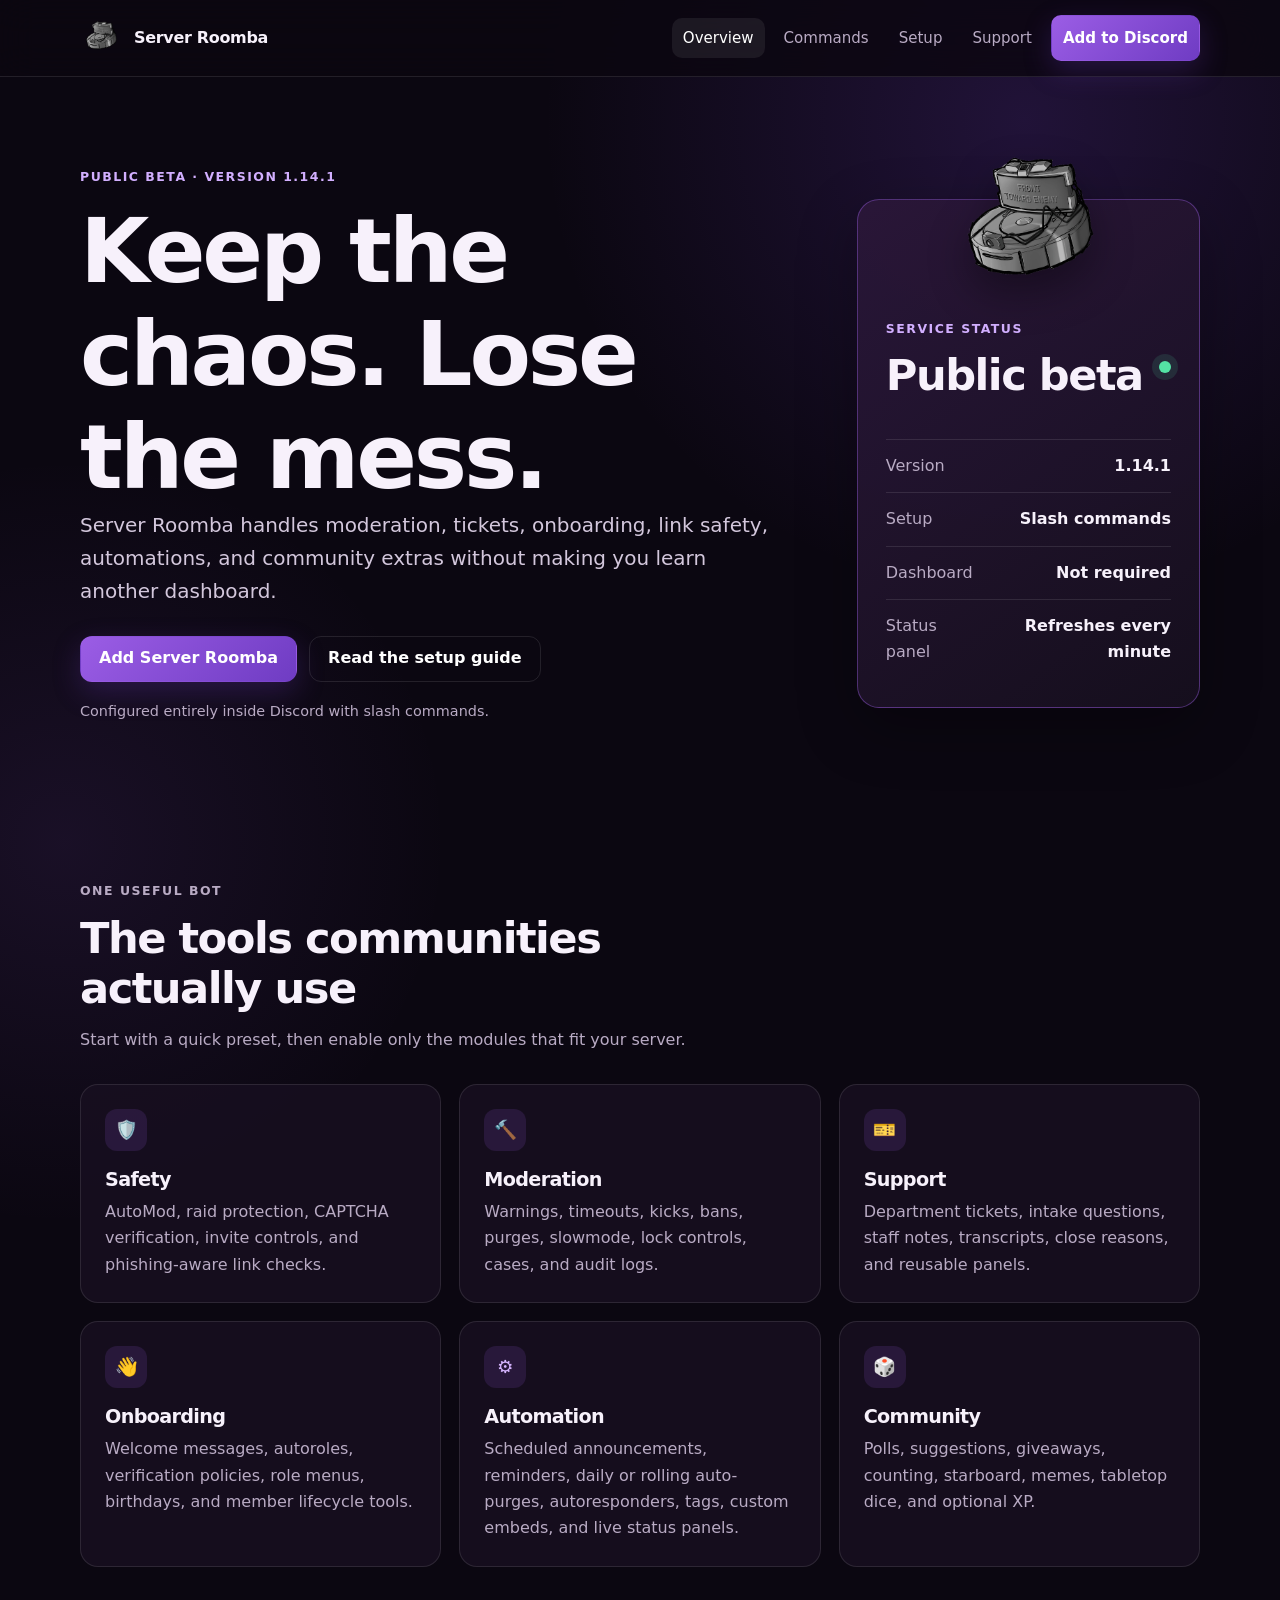
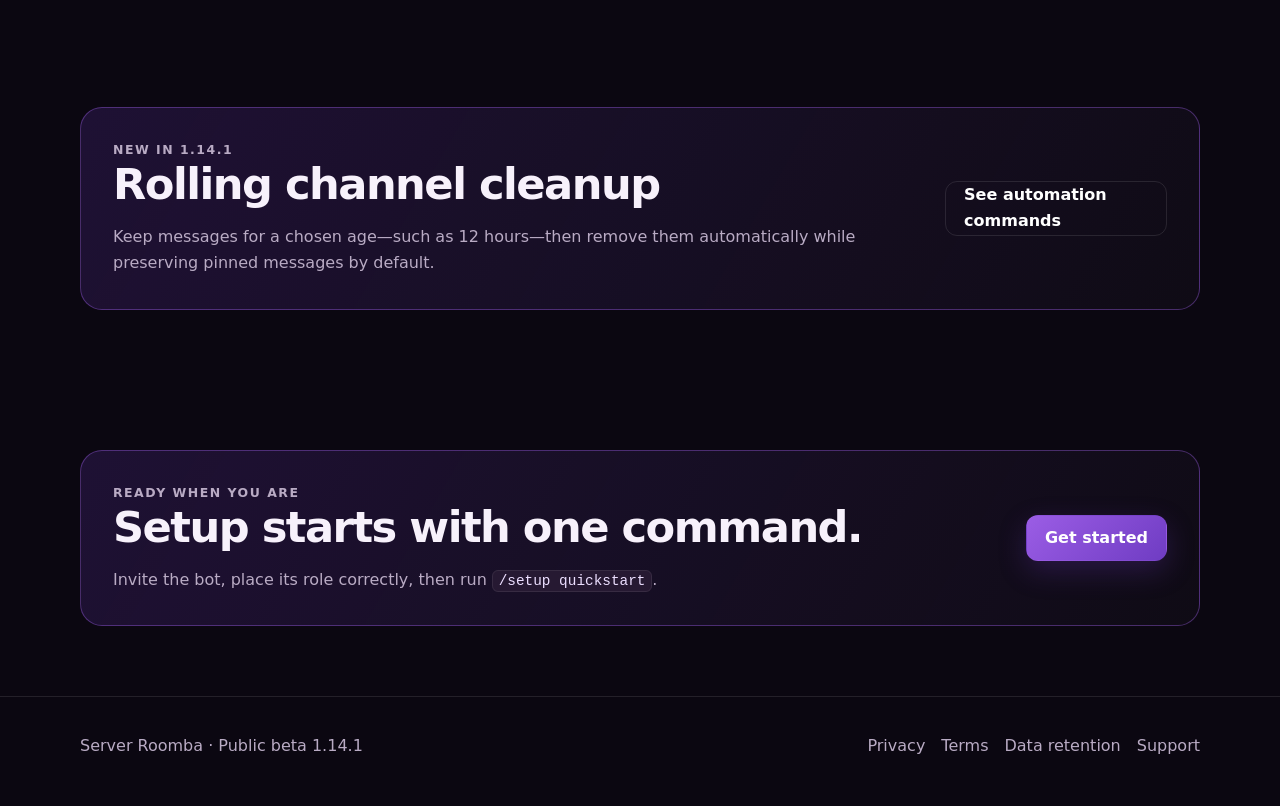
==== commit cab26493: "Update site for rolling auto-purge in 1.14.1" ====
--- a/index.html
+++ b/index.html
@@ -5,7 +5,7 @@
   <title>Server Roomba — Discord community management</title>
   <meta name="description" content="Moderation, tickets, onboarding, automations, link safety, and community tools—all configured with Discord slash commands.">
   <link rel="canonical" href="https://itspolarb.github.io/server-roomba-legal/">
-  <link rel="icon" href="claymoreroomba.png"><link rel="stylesheet" href="style.css?v=1.14.0">
+  <link rel="icon" href="claymoreroomba.png"><link rel="stylesheet" href="style.css?v=1.14.1">
 </head>
 <body>
 <a class="skip-link" href="#main">Skip to content</a>
@@ -16,7 +16,7 @@
 <main id="main">
   <div class="wrap hero">
     <div>
-      <p class="eyebrow">Public beta · Version 1.14.0</p>
+      <p class="eyebrow">Public beta · Version 1.14.1</p>
       <h1>Keep the chaos. Lose the mess.</h1>
       <p class="lead">Server Roomba handles moderation, tickets, onboarding, link safety, automations, and community extras without making you learn another dashboard.</p>
       <div class="hero-actions"><a class="button" href="https://discord.com/oauth2/authorize?client_id=927824186410430556&permissions=1099914406998&integration_type=0&scope=bot+applications.commands">Add Server Roomba</a><a class="button secondary" href="install.html">Read the setup guide</a></div>
@@ -25,7 +25,7 @@
     <aside class="status-card" aria-label="Service status">
       <img class="mascot" src="claymoreroomba.png" alt="Server Roomba mascot">
       <div class="status-head"><div><p class="eyebrow">Service status</p><h2>Public beta</h2></div><span class="dot" title="Online"></span></div>
-      <dl><div class="status-row"><dt>Version</dt><dd>1.14.0</dd></div><div class="status-row"><dt>Setup</dt><dd>Slash commands</dd></div><div class="status-row"><dt>Dashboard</dt><dd>Not required</dd></div><div class="status-row"><dt>Status panel</dt><dd>Refreshes every minute</dd></div></dl>
+      <dl><div class="status-row"><dt>Version</dt><dd>1.14.1</dd></div><div class="status-row"><dt>Setup</dt><dd>Slash commands</dd></div><div class="status-row"><dt>Dashboard</dt><dd>Not required</dd></div><div class="status-row"><dt>Status panel</dt><dd>Refreshes every minute</dd></div></dl>
     </aside>
   </div>
   <section class="section"><div class="wrap">
@@ -35,12 +35,12 @@
       <article class="card"><div class="icon">🔨</div><h3>Moderation</h3><p>Warnings, timeouts, kicks, bans, purges, slowmode, lock controls, cases, and audit logs.</p></article>
       <article class="card"><div class="icon">🎫</div><h3>Support</h3><p>Department tickets, intake questions, staff notes, transcripts, close reasons, and reusable panels.</p></article>
       <article class="card"><div class="icon">👋</div><h3>Onboarding</h3><p>Welcome messages, autoroles, verification policies, role menus, birthdays, and member lifecycle tools.</p></article>
-      <article class="card"><div class="icon">⚙️</div><h3>Automation</h3><p>Scheduled announcements, reminders, auto-purges, autoresponders, tags, custom embeds, and live status panels.</p></article>
+      <article class="card"><div class="icon">⚙️</div><h3>Automation</h3><p>Scheduled announcements, reminders, daily or rolling auto-purges, autoresponders, tags, custom embeds, and live status panels.</p></article>
       <article class="card"><div class="icon">🎲</div><h3>Community</h3><p>Polls, suggestions, giveaways, counting, starboard, memes, tabletop dice, and optional XP.</p></article>
     </div>
   </div></section>
-  <section class="section"><div class="wrap banner"><div><p class="eyebrow">New in 1.14</p><h2>Stronger link safety</h2><p>Block unwanted Discord invites, allow trusted domains, flag masked or lookalike links, and test rules safely before enforcing them.</p></div><a class="button secondary" href="commands.html#links">See link commands</a></div></section>
+  <section class="section"><div class="wrap banner"><div><p class="eyebrow">New in 1.14.1</p><h2>Rolling channel cleanup</h2><p>Keep messages for a chosen age—such as 12 hours—then remove them automatically while preserving pinned messages by default.</p></div><a class="button secondary" href="commands.html#managers">See automation commands</a></div></section>
   <section class="section"><div class="wrap banner"><div><p class="eyebrow">Ready when you are</p><h2>Setup starts with one command.</h2><p>Invite the bot, place its role correctly, then run <span class="command">/setup quickstart</span>.</p></div><a class="button" href="install.html">Get started</a></div></section>
 </main>
-<footer class="site-footer"><div class="wrap footer-row"><div>Server Roomba · Public beta 1.14.0</div><div class="footer-links"><a href="privacy.html">Privacy</a><a href="terms.html">Terms</a><a href="retention.html">Data retention</a><a href="support.html">Support</a></div></div></footer>
+<footer class="site-footer"><div class="wrap footer-row"><div>Server Roomba · Public beta 1.14.1</div><div class="footer-links"><a href="privacy.html">Privacy</a><a href="terms.html">Terms</a><a href="retention.html">Data retention</a><a href="support.html">Support</a></div></div></footer>
 </body></html>
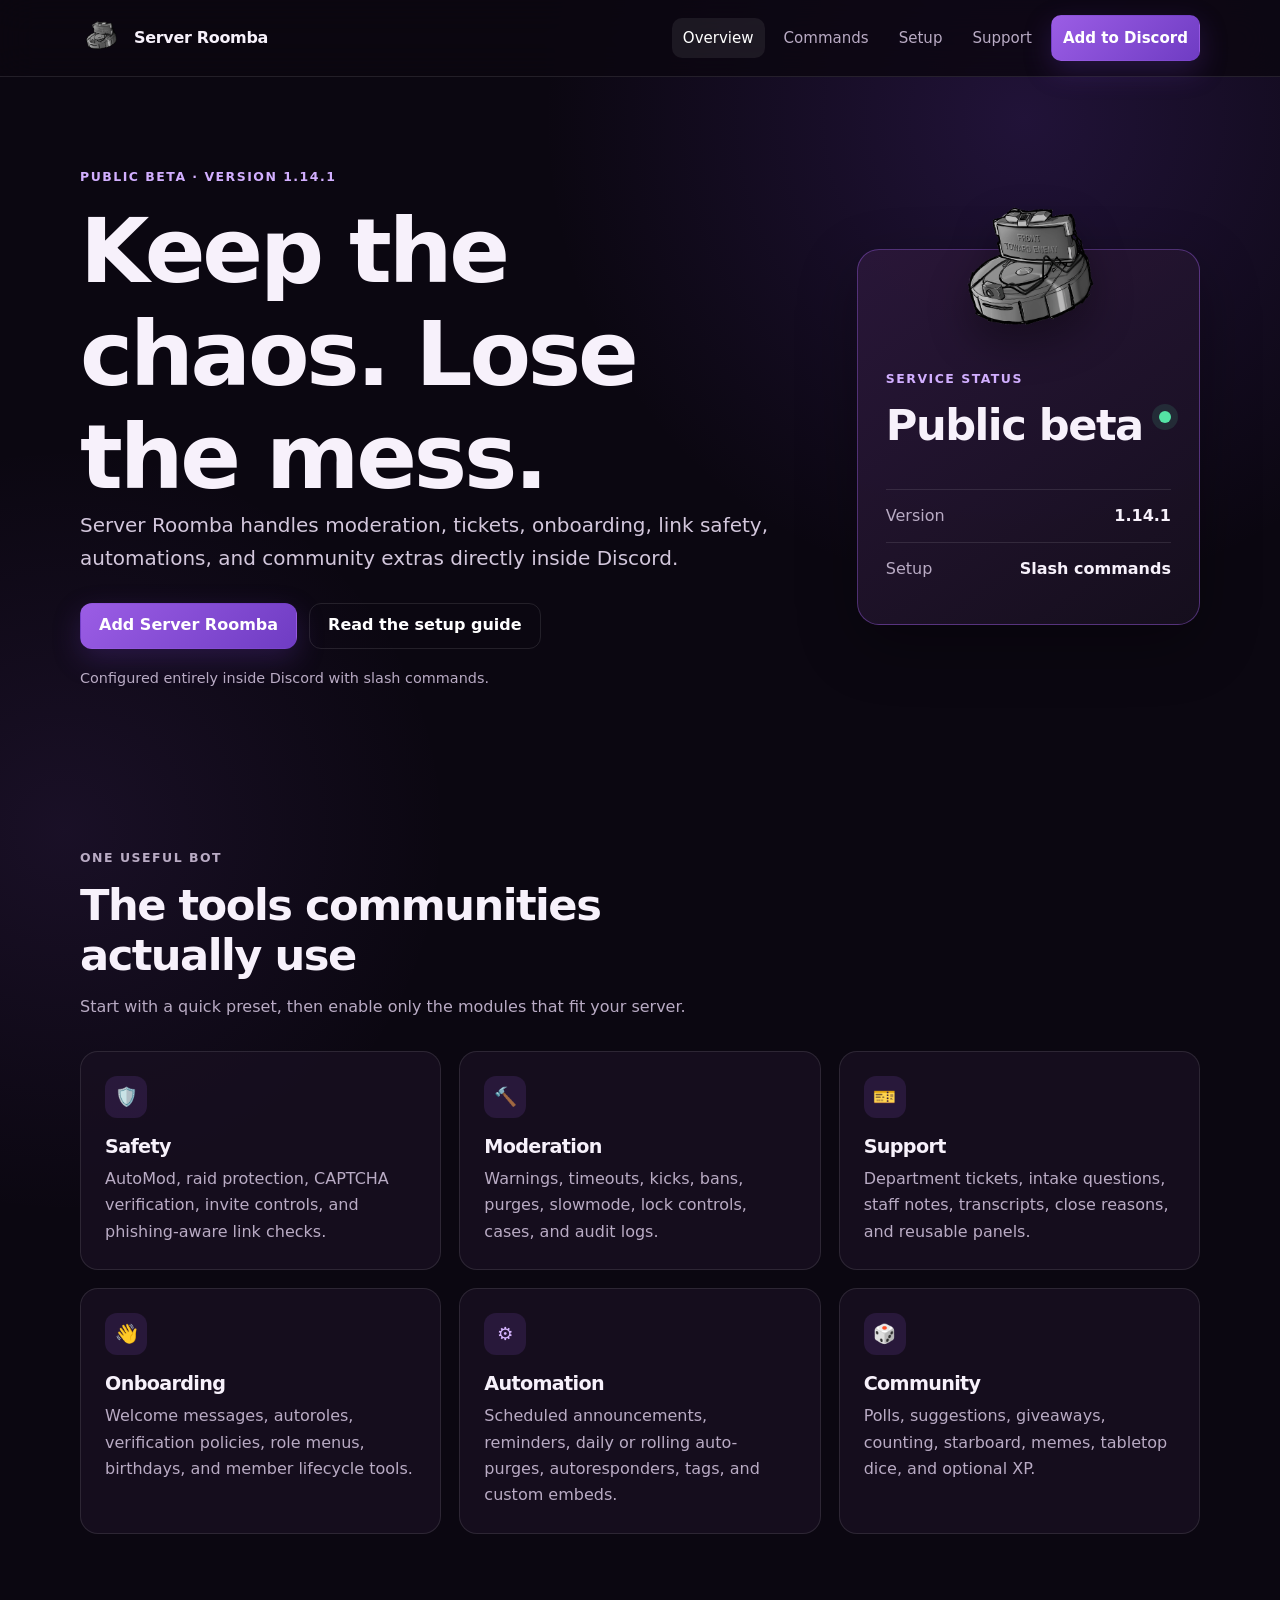
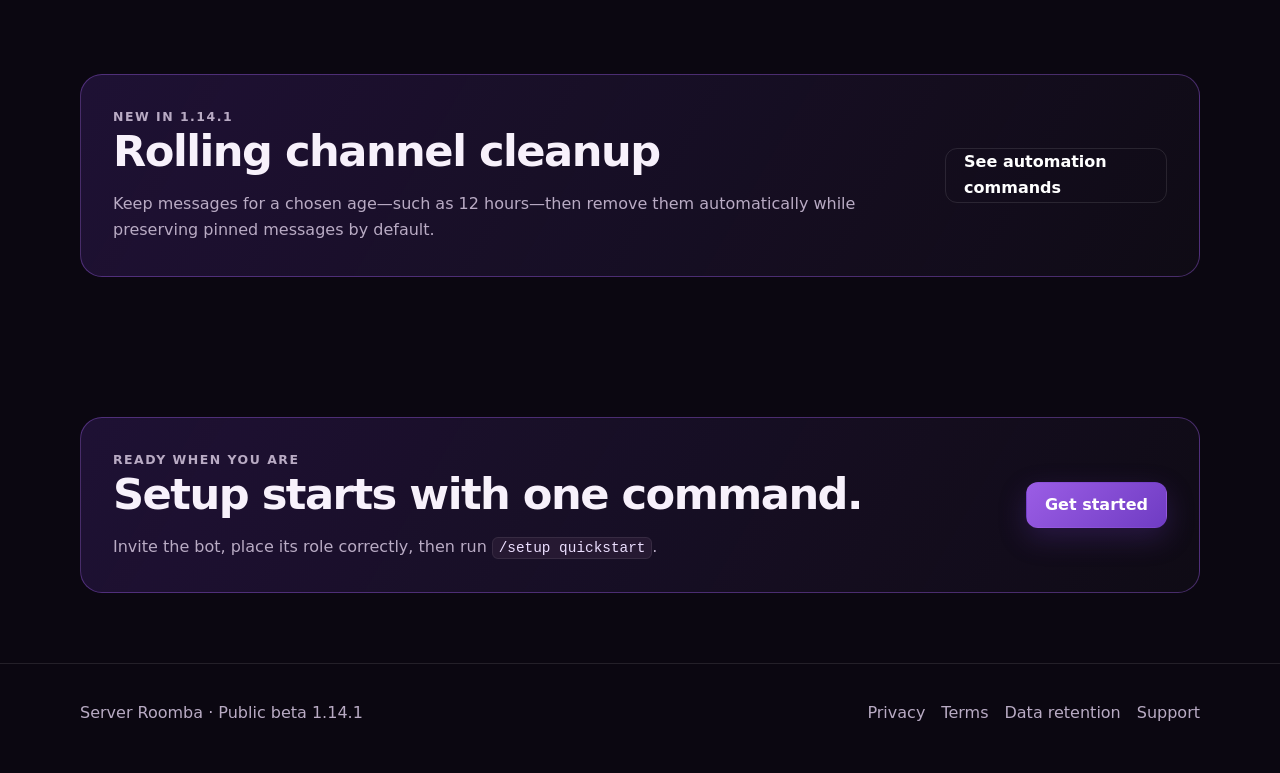
==== commit c8a938e5: "Remove internal status-panel references" ====
--- a/index.html
+++ b/index.html
@@ -18,14 +18,14 @@
     <div>
       <p class="eyebrow">Public beta · Version 1.14.1</p>
       <h1>Keep the chaos. Lose the mess.</h1>
-      <p class="lead">Server Roomba handles moderation, tickets, onboarding, link safety, automations, and community extras without making you learn another dashboard.</p>
+      <p class="lead">Server Roomba handles moderation, tickets, onboarding, link safety, automations, and community extras directly inside Discord.</p>
       <div class="hero-actions"><a class="button" href="https://discord.com/oauth2/authorize?client_id=927824186410430556&permissions=1099914406998&integration_type=0&scope=bot+applications.commands">Add Server Roomba</a><a class="button secondary" href="install.html">Read the setup guide</a></div>
       <p class="hero-note">Configured entirely inside Discord with slash commands.</p>
     </div>
     <aside class="status-card" aria-label="Service status">
       <img class="mascot" src="claymoreroomba.png" alt="Server Roomba mascot">
       <div class="status-head"><div><p class="eyebrow">Service status</p><h2>Public beta</h2></div><span class="dot" title="Online"></span></div>
-      <dl><div class="status-row"><dt>Version</dt><dd>1.14.1</dd></div><div class="status-row"><dt>Setup</dt><dd>Slash commands</dd></div><div class="status-row"><dt>Dashboard</dt><dd>Not required</dd></div><div class="status-row"><dt>Status panel</dt><dd>Refreshes every minute</dd></div></dl>
+      <dl><div class="status-row"><dt>Version</dt><dd>1.14.1</dd></div><div class="status-row"><dt>Setup</dt><dd>Slash commands</dd></div></dl>
     </aside>
   </div>
   <section class="section"><div class="wrap">
@@ -35,7 +35,7 @@
       <article class="card"><div class="icon">🔨</div><h3>Moderation</h3><p>Warnings, timeouts, kicks, bans, purges, slowmode, lock controls, cases, and audit logs.</p></article>
       <article class="card"><div class="icon">🎫</div><h3>Support</h3><p>Department tickets, intake questions, staff notes, transcripts, close reasons, and reusable panels.</p></article>
       <article class="card"><div class="icon">👋</div><h3>Onboarding</h3><p>Welcome messages, autoroles, verification policies, role menus, birthdays, and member lifecycle tools.</p></article>
-      <article class="card"><div class="icon">⚙️</div><h3>Automation</h3><p>Scheduled announcements, reminders, daily or rolling auto-purges, autoresponders, tags, custom embeds, and live status panels.</p></article>
+      <article class="card"><div class="icon">⚙️</div><h3>Automation</h3><p>Scheduled announcements, reminders, daily or rolling auto-purges, autoresponders, tags, and custom embeds.</p></article>
       <article class="card"><div class="icon">🎲</div><h3>Community</h3><p>Polls, suggestions, giveaways, counting, starboard, memes, tabletop dice, and optional XP.</p></article>
     </div>
   </div></section>
